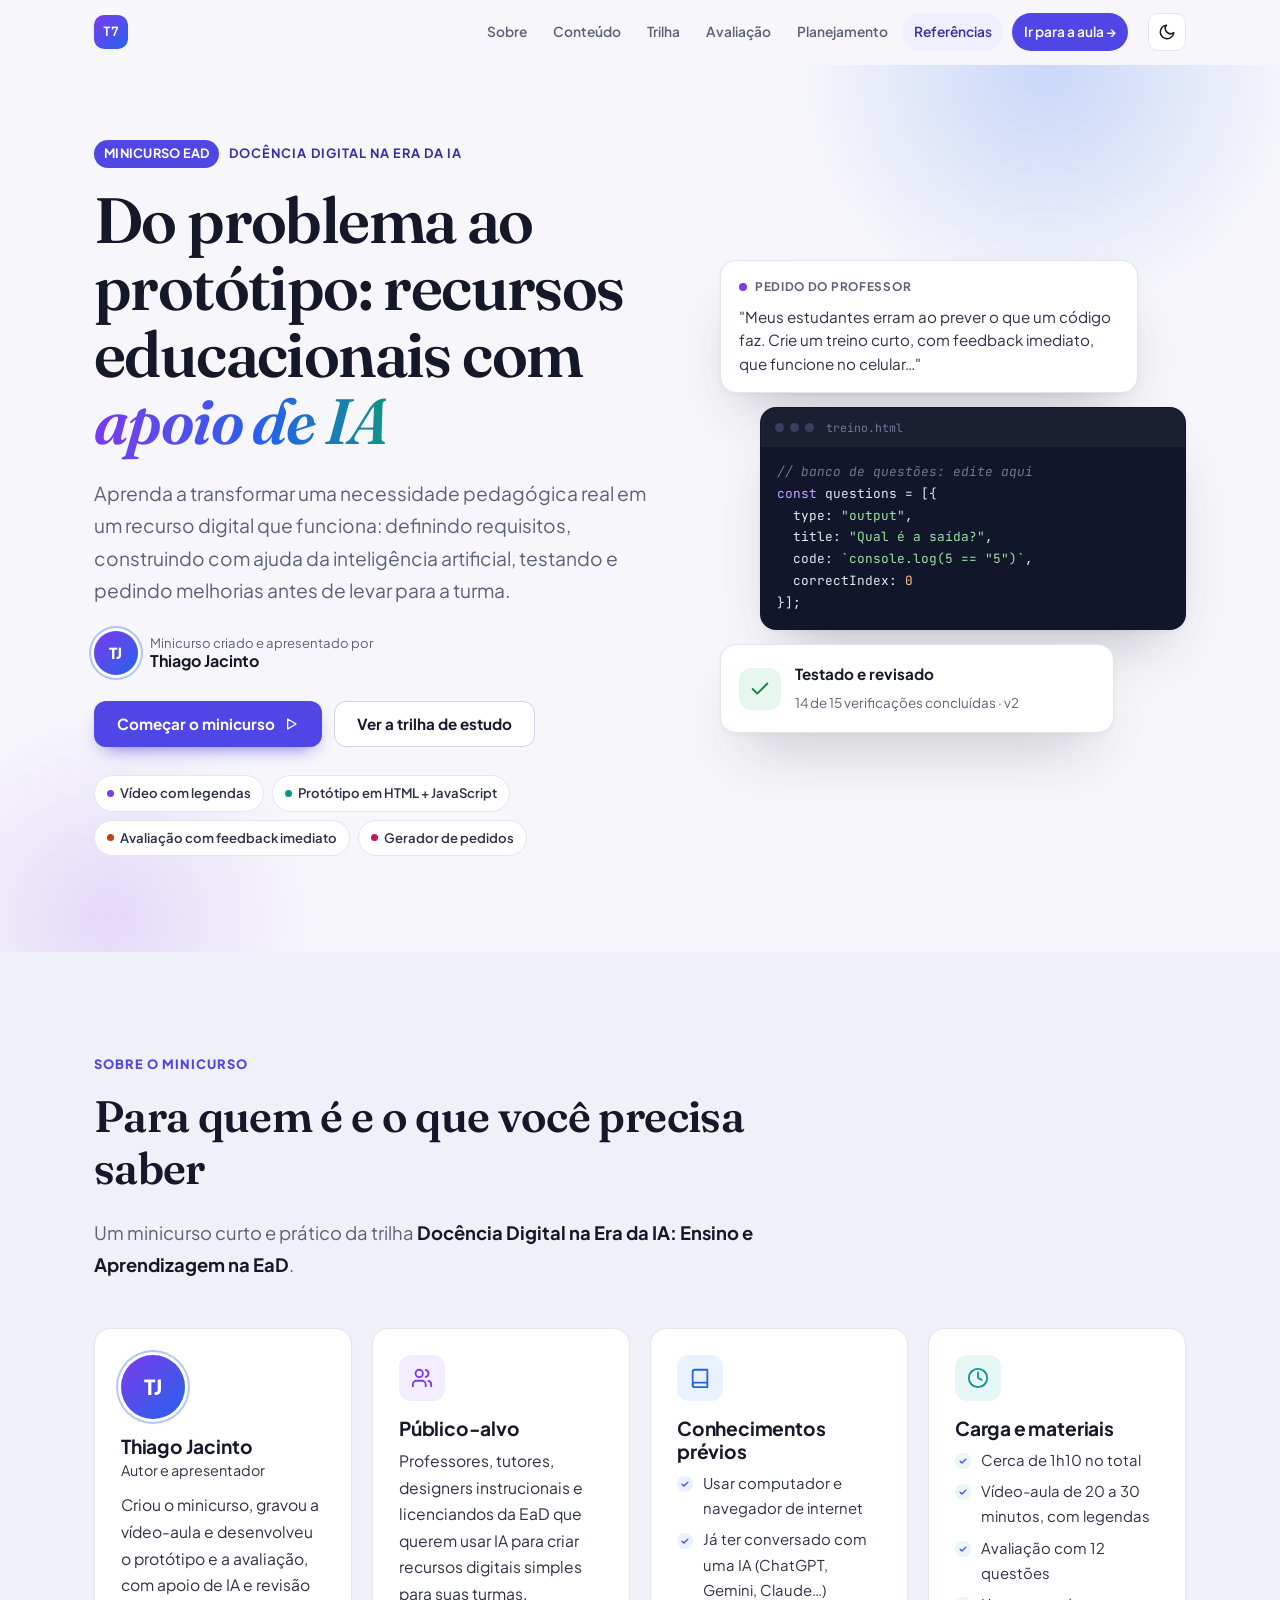
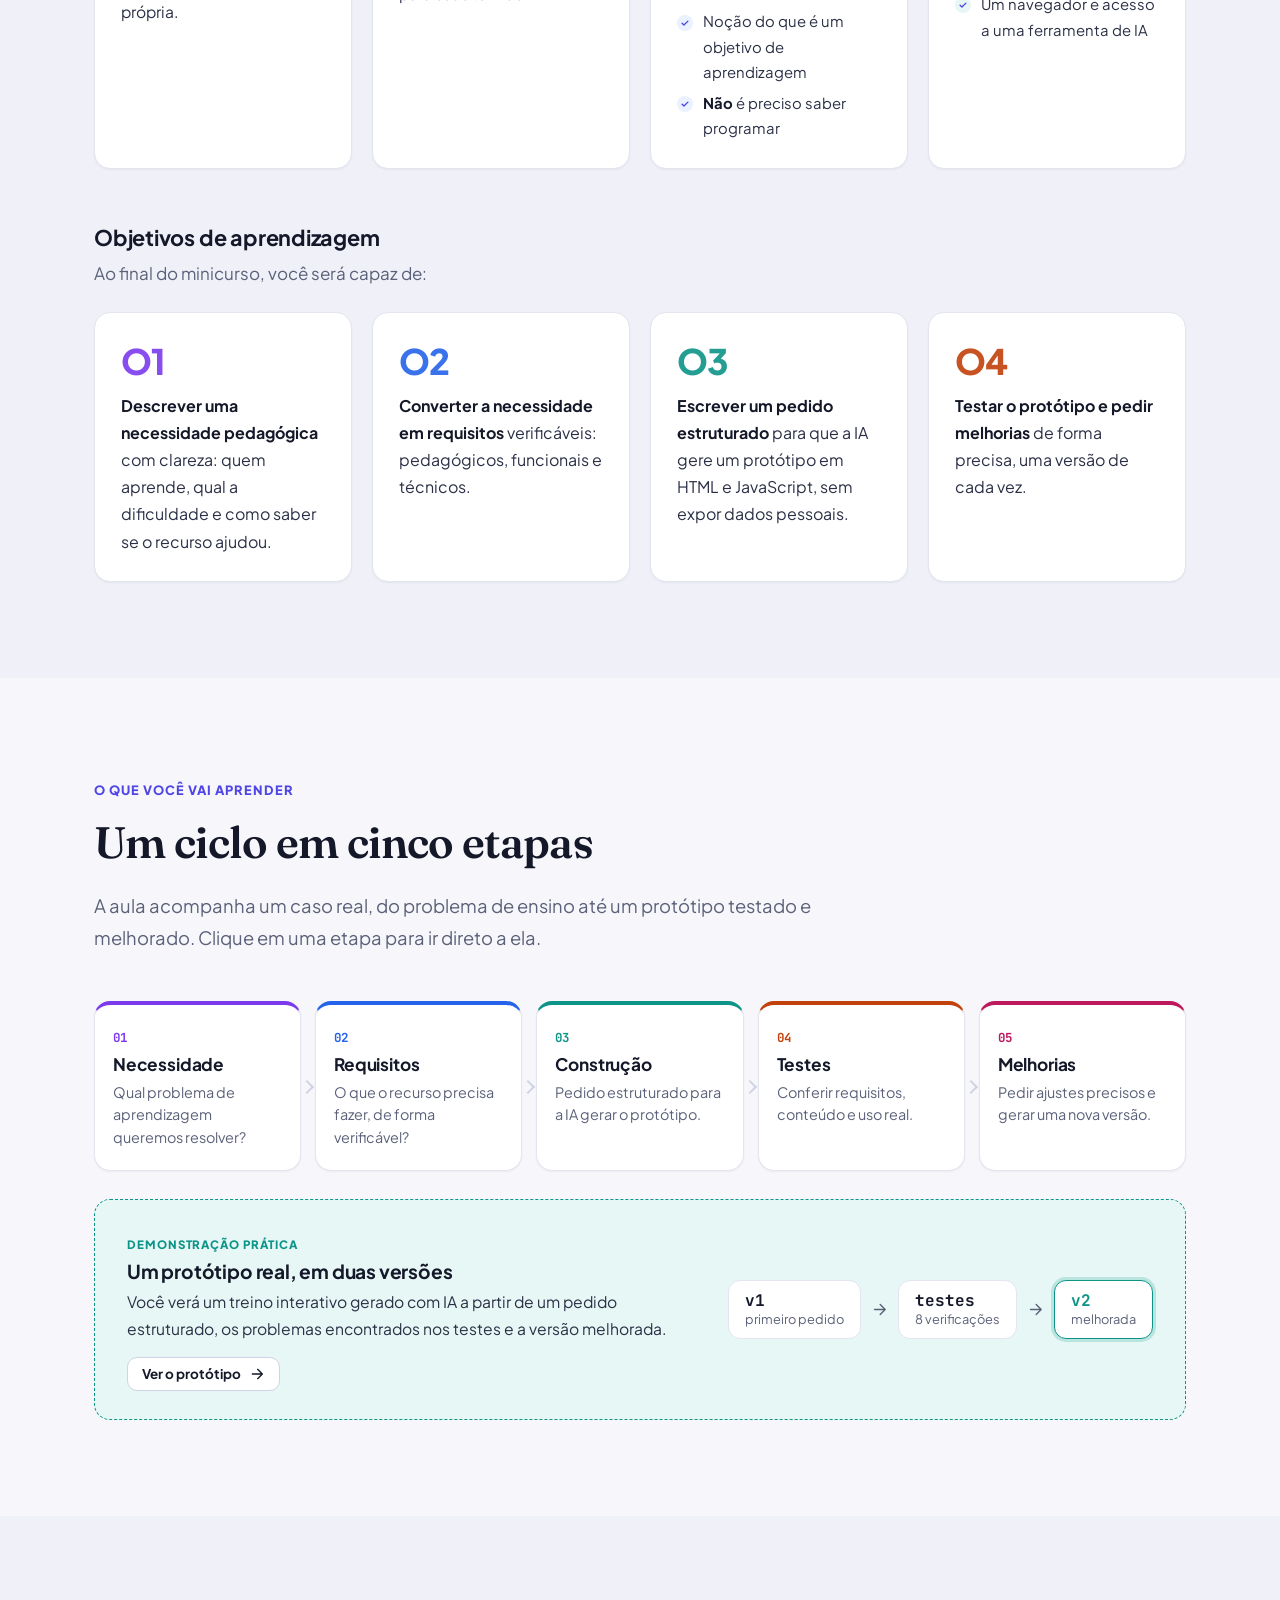
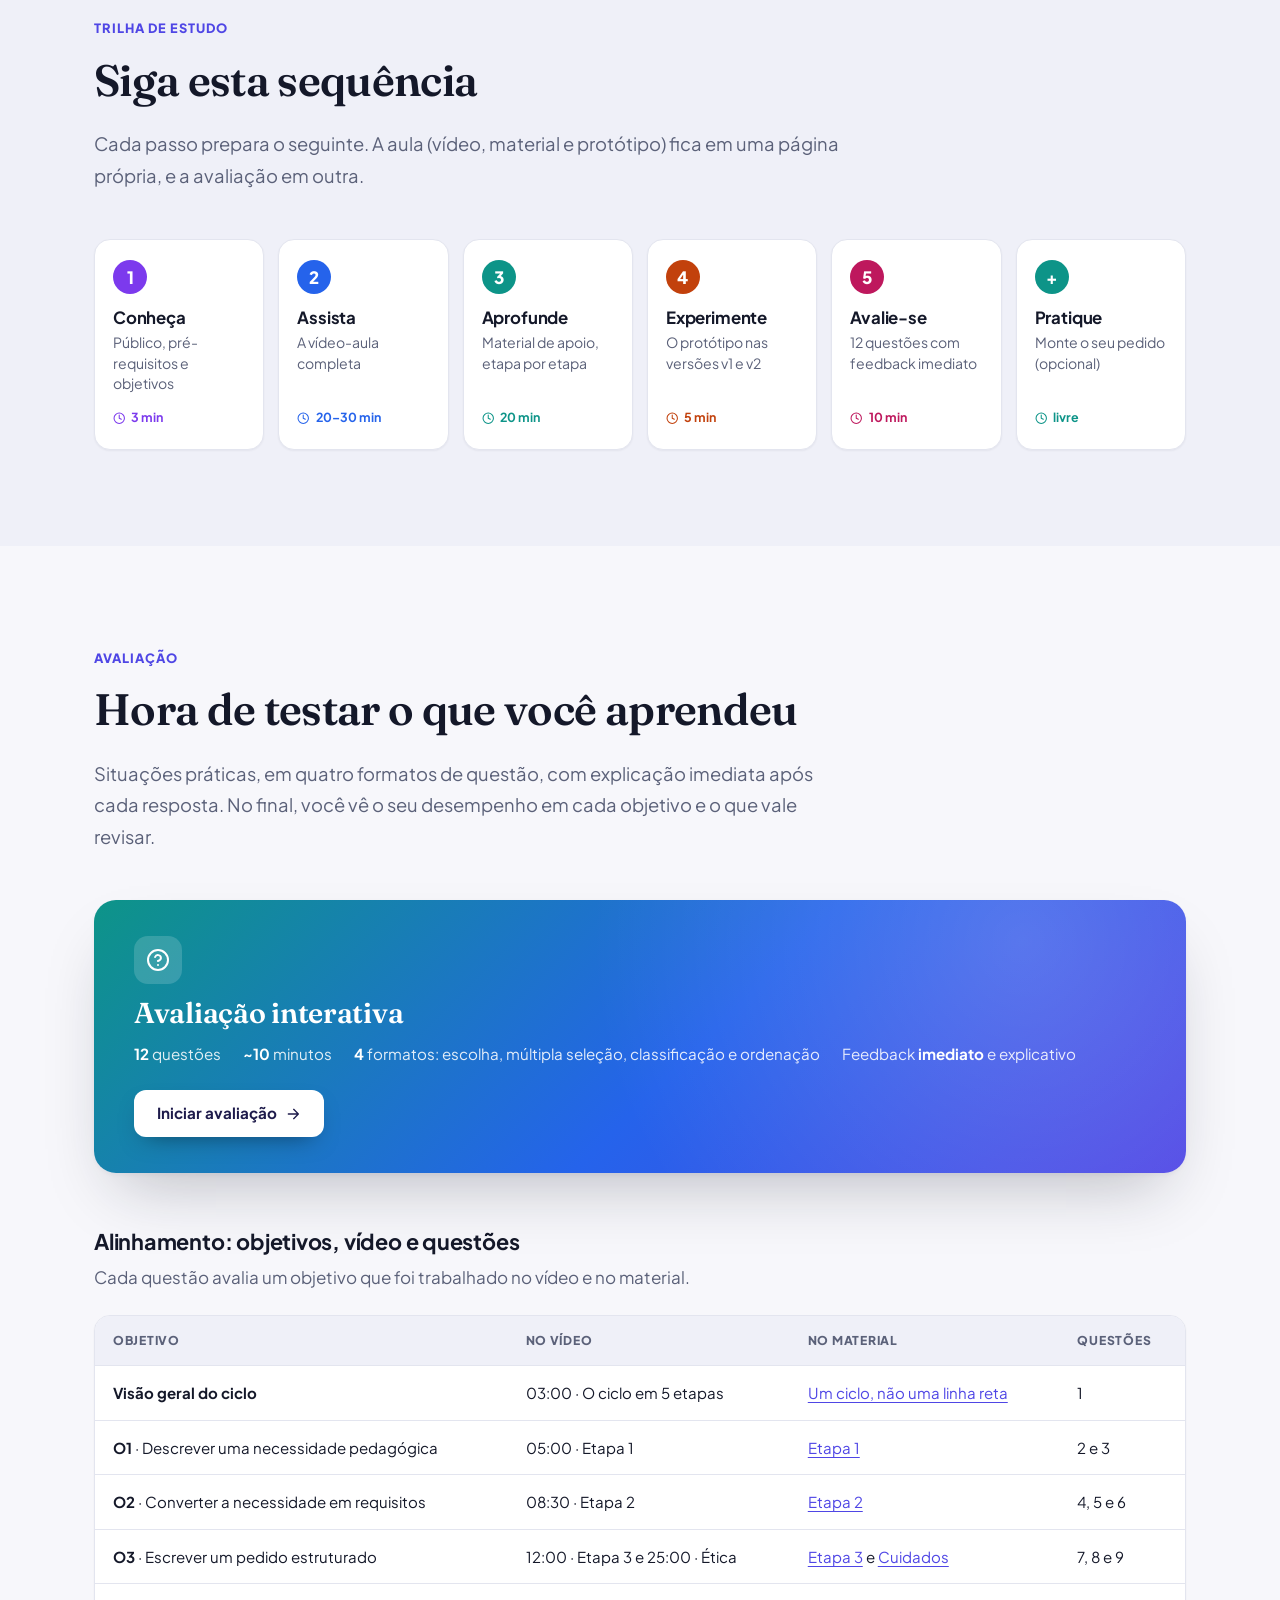
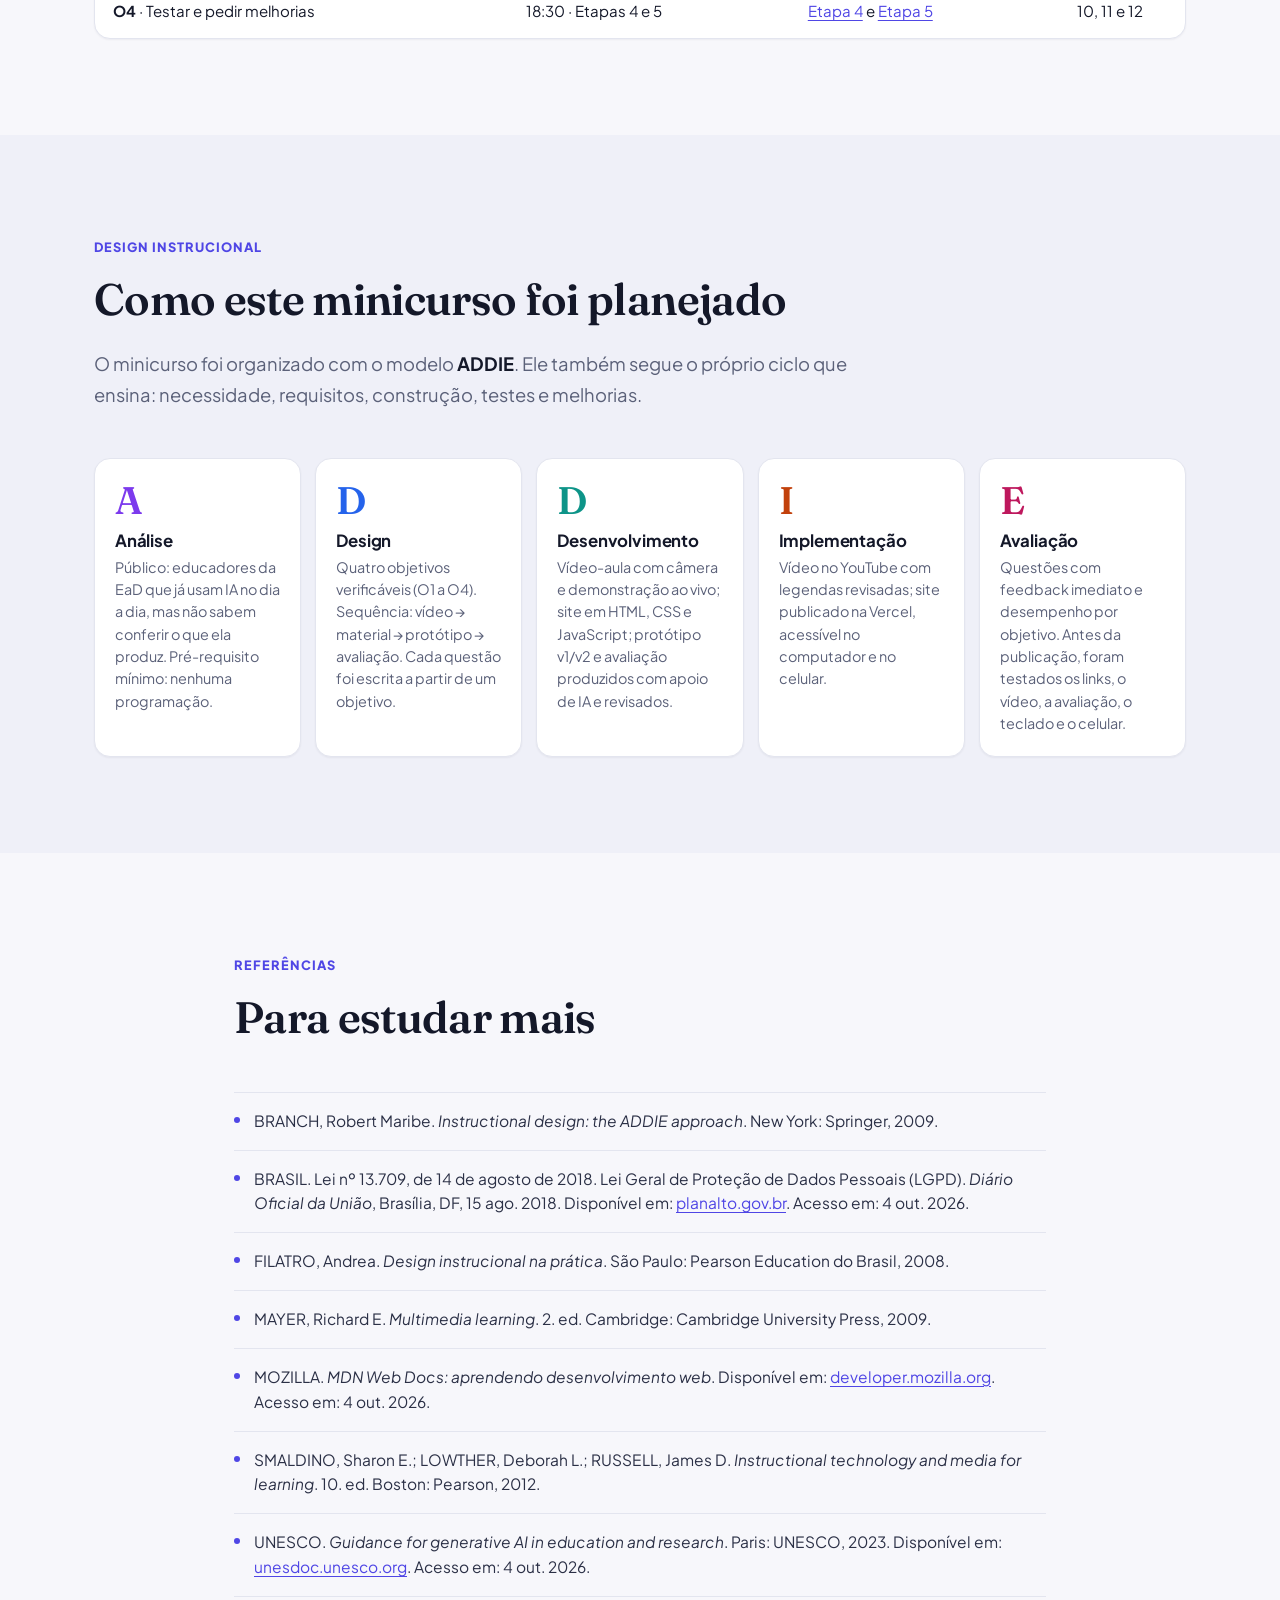
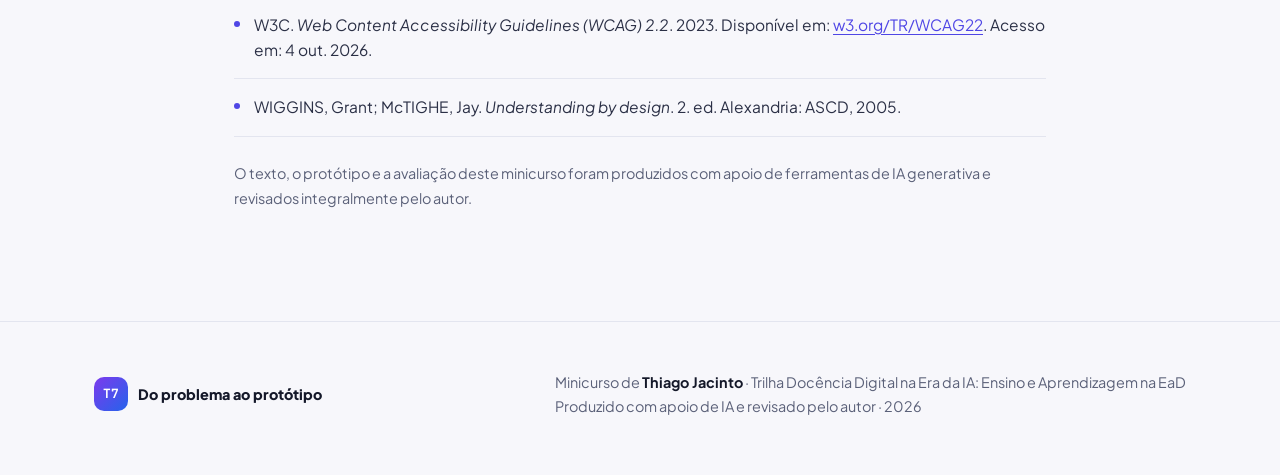
==== index.html @ b5768770 "Minicurso "Do problema ao protótipo": site, avaliação e protótipos Site do minicurso EaD (landing pa" ====
<!DOCTYPE html>
<html lang="pt-BR">
<head>
<meta charset="UTF-8">
<meta name="viewport" content="width=device-width, initial-scale=1.0">
<title>Do problema ao protótipo · Minicurso</title>
<meta name="description" content="Minicurso EaD de Thiago Jacinto: como transformar uma necessidade pedagógica em um recurso digital com apoio de IA, definindo requisitos, construindo, testando e pedindo melhorias.">
<meta name="author" content="Thiago Jacinto">
<meta name="theme-color" content="#4f46e5">
<link rel="preconnect" href="https://fonts.googleapis.com">
<link rel="preconnect" href="https://fonts.gstatic.com" crossorigin>
<link href="https://fonts.googleapis.com/css2?family=Fraunces:ital,opsz,wght@0,9..144,500;0,9..144,600;1,9..144,500;1,9..144,600&family=JetBrains+Mono:wght@400;600;700&family=Plus+Jakarta+Sans:wght@400;500;600;700;800&display=swap" rel="stylesheet">
<link rel="stylesheet" href="assets/css/style.css">
<script>
  /* aplica o tema salvo antes de desenhar a página (evita "piscar") */
  try { var t = localStorage.getItem("tema"); if (t) document.documentElement.dataset.theme = t; } catch (e) {}
</script>
</head>
<body>

<!-- Ícones (usados com <svg class="i"><use href="#i-..."/></svg>) -->
<svg width="0" height="0" style="position:absolute" aria-hidden="true">
  <symbol id="i-users" viewBox="0 0 24 24"><path d="M16 21v-2a4 4 0 0 0-4-4H6a4 4 0 0 0-4 4v2"/><circle cx="9" cy="7" r="4"/><path d="M22 21v-2a4 4 0 0 0-3-3.87"/><path d="M16 3.13a4 4 0 0 1 0 7.75"/></symbol>
  <symbol id="i-target" viewBox="0 0 24 24"><circle cx="12" cy="12" r="10"/><circle cx="12" cy="12" r="6"/><circle cx="12" cy="12" r="2"/></symbol>
  <symbol id="i-chart" viewBox="0 0 24 24"><path d="M3 3v18h18"/><path d="m19 9-5 5-4-4-3 3"/></symbol>
  <symbol id="i-check" viewBox="0 0 24 24"><path d="M20 6 9 17l-5-5"/></symbol>
  <symbol id="i-copy" viewBox="0 0 24 24"><rect x="9" y="9" width="13" height="13" rx="2"/><path d="M5 15H4a2 2 0 0 1-2-2V4a2 2 0 0 1 2-2h9a2 2 0 0 1 2 2v1"/></symbol>
  <symbol id="i-spark" viewBox="0 0 24 24"><path d="M12 3l1.9 5.1L19 10l-5.1 1.9L12 17l-1.9-5.1L5 10l5.1-1.9z"/><path d="M19 17v4M17 19h4"/></symbol>
  <symbol id="i-monitor" viewBox="0 0 24 24"><rect x="2" y="3" width="20" height="14" rx="2"/><path d="M8 21h8M12 17v4"/></symbol>
  <symbol id="i-phone" viewBox="0 0 24 24"><rect x="5" y="2" width="14" height="20" rx="2"/><path d="M12 18h.01"/></symbol>
  <symbol id="i-external" viewBox="0 0 24 24"><path d="M15 3h6v6"/><path d="M10 14 21 3"/><path d="M18 13v6a2 2 0 0 1-2 2H5a2 2 0 0 1-2-2V8a2 2 0 0 1 2-2h6"/></symbol>
  <symbol id="i-refresh" viewBox="0 0 24 24"><path d="M3 12a9 9 0 0 1 15-6.7L21 8"/><path d="M21 3v5h-5"/><path d="M21 12a9 9 0 0 1-15 6.7L3 16"/><path d="M3 21v-5h5"/></symbol>
  <symbol id="i-list" viewBox="0 0 24 24"><path d="m3 17 2 2 4-4"/><path d="m3 7 2 2 4-4"/><path d="M13 6h8M13 12h8M13 18h8"/></symbol>
  <symbol id="i-terminal" viewBox="0 0 24 24"><path d="m4 17 6-6-6-6"/><path d="M12 19h8"/></symbol>
  <symbol id="i-lock" viewBox="0 0 24 24"><rect x="3" y="11" width="18" height="11" rx="2"/><path d="M7 11V7a5 5 0 0 1 10 0v4"/></symbol>
  <symbol id="i-access" viewBox="0 0 24 24"><circle cx="12" cy="4.5" r="2"/><path d="M5 8l7 1.5L19 8M12 9.5V15M9 22l3-7 3 7"/></symbol>
  <symbol id="i-info" viewBox="0 0 24 24"><circle cx="12" cy="12" r="10"/><path d="M12 16v-4M12 8h.01"/></symbol>
  <symbol id="i-alert" viewBox="0 0 24 24"><path d="M10.3 3.9 1.8 18a2 2 0 0 0 1.7 3h17a2 2 0 0 0 1.7-3L13.7 3.9a2 2 0 0 0-3.4 0z"/><path d="M12 9v4M12 17h.01"/></symbol>
  <symbol id="i-file" viewBox="0 0 24 24"><path d="M14 2H6a2 2 0 0 0-2 2v16a2 2 0 0 0 2 2h12a2 2 0 0 0 2-2V8z"/><path d="M14 2v6h6"/></symbol>
  <symbol id="i-shuffle" viewBox="0 0 24 24"><path d="M16 3h5v5"/><path d="M4 20 21 3"/><path d="M21 16v5h-5"/><path d="m15 15 6 6"/><path d="m4 4 5 5"/></symbol>
  <symbol id="i-moon" viewBox="0 0 24 24"><path d="M21 12.8A9 9 0 1 1 11.2 3a7 7 0 0 0 9.8 9.8z"/></symbol>
  <symbol id="i-sun" viewBox="0 0 24 24"><circle cx="12" cy="12" r="4"/><path d="M12 2v2M12 20v2M4.9 4.9l1.4 1.4M17.7 17.7l1.4 1.4M2 12h2M20 12h2M4.9 19.1l1.4-1.4M17.7 6.3l1.4-1.4"/></symbol>
  <symbol id="i-message" viewBox="0 0 24 24"><path d="M21 15a2 2 0 0 1-2 2H7l-4 4V5a2 2 0 0 1 2-2h14a2 2 0 0 1 2 2z"/></symbol>
  <symbol id="i-pen" viewBox="0 0 24 24"><path d="M12 20h9"/><path d="M16.5 3.5a2.1 2.1 0 0 1 3 3L7 19l-4 1 1-4z"/></symbol>
  <symbol id="i-layers" viewBox="0 0 24 24"><path d="m12 2 10 5-10 5L2 7z"/><path d="m2 17 10 5 10-5"/><path d="m2 12 10 5 10-5"/></symbol>
  <symbol id="i-code" viewBox="0 0 24 24"><path d="m16 18 6-6-6-6"/><path d="m8 6-6 6 6 6"/></symbol>
  <symbol id="i-book" viewBox="0 0 24 24"><path d="M4 19.5A2.5 2.5 0 0 1 6.5 17H20V3H6.5A2.5 2.5 0 0 0 4 5.5z"/><path d="M4 19.5A2.5 2.5 0 0 0 6.5 22H20v-5"/></symbol>
  <symbol id="i-review" viewBox="0 0 24 24"><path d="M9 11l3 3L22 4"/><path d="M21 12v7a2 2 0 0 1-2 2H5a2 2 0 0 1-2-2V5a2 2 0 0 1 2-2h11"/></symbol>
  <symbol id="i-arrow" viewBox="0 0 24 24"><path d="M5 12h14M13 5l7 7-7 7"/></symbol>
  <symbol id="i-play" viewBox="0 0 24 24"><path d="M7 4.5v15l12.5-7.5z"/></symbol>
  <symbol id="i-clock" viewBox="0 0 24 24"><circle cx="12" cy="12" r="10"/><path d="M12 6v6l4 2"/></symbol>
  <symbol id="i-cc" viewBox="0 0 24 24"><rect x="2" y="5" width="20" height="14" rx="3"/><path d="M10 10.5a2 2 0 1 0 0 3M17 10.5a2 2 0 1 0 0 3"/></symbol>
  <symbol id="i-quiz" viewBox="0 0 24 24"><circle cx="12" cy="12" r="10"/><path d="M9.1 9a3 3 0 0 1 5.8 1c0 2-3 3-3 3M12 17h.01"/></symbol>
</svg>

<a class="skip-link" href="#conteudo">Pular para o conteúdo</a>
<div class="read-progress" id="read-progress" aria-hidden="true"></div>

<!-- =========================================================
     NAVEGAÇÃO
========================================================= -->
<header class="topbar" id="topbar">
  <div class="container topbar-inner">
    <a class="brand" href="#inicio" aria-label="Início">
      <span class="brand-mark">T7</span>
      <span class="brand-text">Do problema ao protótipo</span>
    </a>
    <nav class="nav" aria-label="Seções">
      <a href="#sobre">Sobre</a>
      <a href="#conteudo-programatico">Conteúdo</a>
      <a href="#trilha">Trilha</a>
      <a href="#avaliacao">Avaliação</a>
      <a href="#planejamento">Planejamento</a>
      <a href="#referencias">Referências</a>
      <a class="nav-cta" href="curso.html">Ir para a aula →</a>
    </nav>
    <button class="theme-toggle" id="theme-toggle" type="button" aria-label="Alternar tema claro/escuro">
      <svg class="i"><use href="#i-moon"/></svg>
    </button>
  </div>
</header>

<main id="conteudo">
<!-- =========================================================
     HERO
========================================================= -->
<section class="hero" id="inicio">
  <div class="container hero-grid">
    <div>
      <div class="eyebrow"><span class="pill">Minicurso EaD</span> Docência Digital na Era da IA</div>
      <h1>Do problema ao protótipo: recursos educacionais com <em>apoio de IA</em></h1>
      <p class="lead">Aprenda a transformar uma necessidade pedagógica real em um recurso digital que funciona: definindo requisitos, construindo com ajuda da inteligência artificial, testando e pedindo melhorias antes de levar para a turma.</p>
      <div class="hero-author">
        <span class="avatar" aria-hidden="true">TJ</span>
        <div><span class="muted">Minicurso criado e apresentado por</span><strong>Thiago Jacinto</strong></div>
      </div>
      <div class="hero-actions">
        <a class="btn btn-primary" href="curso.html">Começar o minicurso <svg class="i"><use href="#i-play"/></svg></a>
        <a class="btn btn-ghost" href="#trilha">Ver a trilha de estudo</a>
      </div>
      <div class="hero-chips">
        <span class="chip" style="--dot: var(--s1)">Vídeo com legendas</span>
        <span class="chip" style="--dot: var(--s3)">Protótipo em HTML + JavaScript</span>
        <span class="chip" style="--dot: var(--s4)">Avaliação com feedback imediato</span>
        <span class="chip" style="--dot: var(--s5)">Gerador de pedidos</span>
      </div>
    </div>

    <div class="hero-visual" aria-hidden="true">
      <div class="hv-card hv-prompt reveal">
        <div class="hv-label"><i></i>Pedido do professor</div>
        <p>"Meus estudantes erram ao prever o que um código faz. Crie um treino curto, com feedback imediato, que funcione no celular…"</p>
      </div>
      <div class="hv-card hv-code reveal">
        <div class="hv-code-bar"><i></i><i></i><i></i><span>treino.html</span></div>
<pre><span class="c">// banco de questões: edite aqui</span>
<span class="k">const</span> questions = [{
  type: <span class="s">"output"</span>,
  title: <span class="s">"Qual é a saída?"</span>,
  code: <span class="s">`console.log(5 == "5")`</span>,
  correctIndex: <span class="n">0</span>
}];</pre>
      </div>
      <div class="hv-card hv-check reveal">
        <div class="hv-check-icon"><svg class="i"><use href="#i-check"/></svg></div>
        <div><strong>Testado e revisado</strong><span>14 de 15 verificações concluídas · v2</span></div>
      </div>
    </div>
  </div>
</section>

<!-- =========================================================
     SOBRE + OBJETIVOS
========================================================= -->
<section class="section alt" id="sobre" aria-labelledby="sobre-titulo">
  <div class="container">
    <div class="section-head">
      <div class="kicker">Sobre o minicurso</div>
      <h2 id="sobre-titulo">Para quem é e o que você precisa saber</h2>
      <p class="lead">Um minicurso curto e prático da trilha <strong>Docência Digital na Era da IA: Ensino e Aprendizagem na EaD</strong>.</p>
    </div>

    <div class="grid grid-4 about">
      <div class="card reveal author-card">
        <span class="avatar avatar-lg" aria-hidden="true">TJ</span>
        <h3>Thiago Jacinto</h3>
        <p class="muted">Autor e apresentador</p>
        <p>Criou o minicurso, gravou a vídeo-aula e desenvolveu o protótipo e a avaliação, com apoio de IA e revisão própria.</p>
      </div>
      <div class="card reveal step-1">
        <div class="icon-box"><svg class="i"><use href="#i-users"/></svg></div>
        <h3>Público-alvo</h3>
        <p>Professores, tutores, designers instrucionais e licenciandos da EaD que querem usar IA para criar recursos digitais simples para suas turmas.</p>
      </div>
      <div class="card reveal step-2">
        <div class="icon-box"><svg class="i"><use href="#i-book"/></svg></div>
        <h3>Conhecimentos prévios</h3>
        <ul class="check-list compact">
          <li>Usar computador e navegador de internet</li>
          <li>Já ter conversado com uma IA (ChatGPT, Gemini, Claude…)</li>
          <li>Noção do que é um objetivo de aprendizagem</li>
          <li><strong>Não</strong> é preciso saber programar</li>
        </ul>
      </div>
      <div class="card reveal step-3">
        <div class="icon-box"><svg class="i"><use href="#i-clock"/></svg></div>
        <h3>Carga e materiais</h3>
        <ul class="check-list compact">
          <li>Cerca de 1h10 no total</li>
          <li>Vídeo-aula de 20 a 30 minutos, com legendas</li>
          <li>Avaliação com 12 questões</li>
          <li>Um navegador e acesso a uma ferramenta de IA</li>
        </ul>
      </div>
    </div>

    <div class="sub">
      <h3 id="objetivos-titulo">Objetivos de aprendizagem</h3>
      <p class="muted">Ao final do minicurso, você será capaz de:</p>
      <div class="grid grid-4">
        <div class="card objective step-1 reveal"><span class="obj-num">O1</span><p><strong>Descrever uma necessidade pedagógica</strong> com clareza: quem aprende, qual a dificuldade e como saber se o recurso ajudou.</p></div>
        <div class="card objective step-2 reveal"><span class="obj-num">O2</span><p><strong>Converter a necessidade em requisitos</strong> verificáveis: pedagógicos, funcionais e técnicos.</p></div>
        <div class="card objective step-3 reveal"><span class="obj-num">O3</span><p><strong>Escrever um pedido estruturado</strong> para que a IA gere um protótipo em HTML e JavaScript, sem expor dados pessoais.</p></div>
        <div class="card objective step-4 reveal"><span class="obj-num">O4</span><p><strong>Testar o protótipo e pedir melhorias</strong> de forma precisa, uma versão de cada vez.</p></div>
      </div>
    </div>
  </div>
</section>

<!-- =========================================================
     O QUE VOCÊ VAI APRENDER
========================================================= -->
<section class="section" id="conteudo-programatico" aria-labelledby="aprender-titulo">
  <div class="container">
    <div class="section-head">
      <div class="kicker">O que você vai aprender</div>
      <h2 id="aprender-titulo">Um ciclo em cinco etapas</h2>
      <p class="lead">A aula acompanha um caso real, do problema de ensino até um protótipo testado e melhorado. Clique em uma etapa para ir direto a ela.</p>
    </div>
    <ol class="cycle">
      <li class="step-1 reveal"><a href="curso.html#necessidade"><span class="num">01</span><h3>Necessidade</h3><p>Qual problema de aprendizagem queremos resolver?</p></a></li>
      <li class="step-2 reveal"><a href="curso.html#requisitos"><span class="num">02</span><h3>Requisitos</h3><p>O que o recurso precisa fazer, de forma verificável?</p></a></li>
      <li class="step-3 reveal"><a href="curso.html#construcao"><span class="num">03</span><h3>Construção</h3><p>Pedido estruturado para a IA gerar o protótipo.</p></a></li>
      <li class="step-4 reveal"><a href="curso.html#testes"><span class="num">04</span><h3>Testes</h3><p>Conferir requisitos, conteúdo e uso real.</p></a></li>
      <li class="step-5 reveal"><a href="curso.html#melhorias"><span class="num">05</span><h3>Melhorias</h3><p>Pedir ajustes precisos e gerar uma nova versão.</p></a></li>
    </ol>
    <div class="landing-preview reveal">
      <div>
        <span class="case-label">Demonstração prática</span>
        <h3>Um protótipo real, em duas versões</h3>
        <p>Você verá um treino interativo gerado com IA a partir de um pedido estruturado, os problemas encontrados nos testes e a versão melhorada.</p>
        <a class="btn btn-ghost btn-sm" href="curso.html#demonstracao">Ver o protótipo <svg class="i"><use href="#i-arrow"/></svg></a>
      </div>
      <div class="lp-versions" aria-hidden="true">
        <span class="lp-v"><b>v1</b> primeiro pedido</span>
        <svg class="i"><use href="#i-arrow"/></svg>
        <span class="lp-v"><b>testes</b> 8 verificações</span>
        <svg class="i"><use href="#i-arrow"/></svg>
        <span class="lp-v on"><b>v2</b> melhorada</span>
      </div>
    </div>
  </div>
</section>

<!-- =========================================================
     TRILHA DE ESTUDO
========================================================= -->
<section class="section alt" id="trilha" aria-labelledby="trilha-titulo">
  <div class="container">
    <div class="section-head">
      <div class="kicker">Trilha de estudo</div>
      <h2 id="trilha-titulo">Siga esta sequência</h2>
      <p class="lead">Cada passo prepara o seguinte. A aula (vídeo, material e protótipo) fica em uma página própria, e a avaliação em outra.</p>
    </div>
    <ol class="trail">
      <li class="step-1 reveal"><a href="#sobre"><span class="num">1</span><h3>Conheça</h3><p>Público, pré-requisitos e objetivos</p><span class="time"><svg class="i"><use href="#i-clock"/></svg>3 min</span></a></li>
      <li class="step-2 reveal"><a href="curso.html#video"><span class="num">2</span><h3>Assista</h3><p>A vídeo-aula completa</p><span class="time"><svg class="i"><use href="#i-clock"/></svg>20–30 min</span></a></li>
      <li class="step-3 reveal"><a href="curso.html#ciclo"><span class="num">3</span><h3>Aprofunde</h3><p>Material de apoio, etapa por etapa</p><span class="time"><svg class="i"><use href="#i-clock"/></svg>20 min</span></a></li>
      <li class="step-4 reveal"><a href="curso.html#demonstracao"><span class="num">4</span><h3>Experimente</h3><p>O protótipo nas versões v1 e v2</p><span class="time"><svg class="i"><use href="#i-clock"/></svg>5 min</span></a></li>
      <li class="step-5 reveal"><a href="avaliacao/"><span class="num">5</span><h3>Avalie-se</h3><p>12 questões com feedback imediato</p><span class="time"><svg class="i"><use href="#i-clock"/></svg>10 min</span></a></li>
      <li class="step-3 reveal"><a href="curso.html#pratica"><span class="num">+</span><h3>Pratique</h3><p>Monte o seu pedido (opcional)</p><span class="time"><svg class="i"><use href="#i-clock"/></svg>livre</span></a></li>
    </ol>
  </div>
</section>

<!-- =========================================================
     AVALIAÇÃO
========================================================= -->
<section class="section" id="avaliacao" aria-labelledby="avaliacao-titulo">
  <div class="container">
    <div class="section-head">
      <div class="kicker">Avaliação</div>
      <h2 id="avaliacao-titulo">Hora de testar o que você aprendeu</h2>
      <p class="lead">Situações práticas, em quatro formatos de questão, com explicação imediata após cada resposta. No final, você vê o seu desempenho em cada objetivo e o que vale revisar.</p>
    </div>

    <div class="quiz-cta reveal">
      <div class="quiz-cta-text">
        <span class="quiz-cta-icon" aria-hidden="true"><svg class="i"><use href="#i-quiz"/></svg></span>
        <h3>Avaliação interativa</h3>
        <ul class="quiz-facts">
          <li><strong>12</strong> questões</li>
          <li><strong>~10</strong> minutos</li>
          <li><strong>4</strong> formatos: escolha, múltipla seleção, classificação e ordenação</li>
          <li>Feedback <strong>imediato</strong> e explicativo</li>
        </ul>
      </div>
      <a class="btn btn-light" href="avaliacao/">Iniciar avaliação <svg class="i"><use href="#i-arrow"/></svg></a>
    </div>

    <div class="sub">
      <h3>Alinhamento: objetivos, vídeo e questões</h3>
      <p class="muted">Cada questão avalia um objetivo que foi trabalhado no vídeo e no material.</p>
      <div class="table-wrap reveal">
        <table>
          <thead><tr><th>Objetivo</th><th>No vídeo</th><th>No material</th><th>Questões</th></tr></thead>
          <tbody>
            <tr><td><strong>Visão geral do ciclo</strong></td><td>03:00 · O ciclo em 5 etapas</td><td><a href="curso.html#ciclo">Um ciclo, não uma linha reta</a></td><td>1</td></tr>
            <tr class="row-p"><td><strong>O1</strong> · Descrever uma necessidade pedagógica</td><td>05:00 · Etapa 1</td><td><a href="curso.html#necessidade">Etapa 1</a></td><td>2 e 3</td></tr>
            <tr class="row-f"><td><strong>O2</strong> · Converter a necessidade em requisitos</td><td>08:30 · Etapa 2</td><td><a href="curso.html#requisitos">Etapa 2</a></td><td>4, 5 e 6</td></tr>
            <tr class="row-t"><td><strong>O3</strong> · Escrever um pedido estruturado</td><td>12:00 · Etapa 3 e 25:00 · Ética</td><td><a href="curso.html#construcao">Etapa 3</a> e <a href="curso.html#cuidados">Cuidados</a></td><td>7, 8 e 9</td></tr>
            <tr><td><strong>O4</strong> · Testar e pedir melhorias</td><td>18:30 · Etapas 4 e 5</td><td><a href="curso.html#testes">Etapa 4</a> e <a href="curso.html#melhorias">Etapa 5</a></td><td>10, 11 e 12</td></tr>
          </tbody>
        </table>
      </div>
    </div>
  </div>
</section>

<!-- =========================================================
     PLANEJAMENTO (DESIGN INSTRUCIONAL)
========================================================= -->
<section class="section alt" id="planejamento" aria-labelledby="planejamento-titulo">
  <div class="container">
    <div class="section-head">
      <div class="kicker">Design instrucional</div>
      <h2 id="planejamento-titulo">Como este minicurso foi planejado</h2>
      <p class="lead">O minicurso foi organizado com o modelo <strong>ADDIE</strong>. Ele também segue o próprio ciclo que ensina: necessidade, requisitos, construção, testes e melhorias.</p>
    </div>
    <ol class="addie">
      <li class="step-1 reveal"><span class="letter">A</span><div><h3>Análise</h3><p>Público: educadores da EaD que já usam IA no dia a dia, mas não sabem conferir o que ela produz. Pré-requisito mínimo: nenhuma programação.</p></div></li>
      <li class="step-2 reveal"><span class="letter">D</span><div><h3>Design</h3><p>Quatro objetivos verificáveis (O1 a O4). Sequência: vídeo → material → protótipo → avaliação. Cada questão foi escrita a partir de um objetivo.</p></div></li>
      <li class="step-3 reveal"><span class="letter">D</span><div><h3>Desenvolvimento</h3><p>Vídeo-aula com câmera e demonstração ao vivo; site em HTML, CSS e JavaScript; protótipo v1/v2 e avaliação produzidos com apoio de IA e revisados.</p></div></li>
      <li class="step-4 reveal"><span class="letter">I</span><div><h3>Implementação</h3><p>Vídeo no YouTube com legendas revisadas; site publicado na Vercel, acessível no computador e no celular.</p></div></li>
      <li class="step-5 reveal"><span class="letter">E</span><div><h3>Avaliação</h3><p>Questões com feedback imediato e desempenho por objetivo. Antes da publicação, foram testados os links, o vídeo, a avaliação, o teclado e o celular.</p></div></li>
    </ol>
  </div>
</section>

<!-- =========================================================
     REFERÊNCIAS
========================================================= -->
<section class="section" id="referencias" aria-labelledby="referencias-titulo">
  <div class="container narrow">
    <div class="section-head">
      <div class="kicker">Referências</div>
      <h2 id="referencias-titulo">Para estudar mais</h2>
    </div>
    <ul class="refs">
      <li>BRANCH, Robert Maribe. <em>Instructional design: the ADDIE approach</em>. New York: Springer, 2009.</li>
      <li>BRASIL. Lei nº 13.709, de 14 de agosto de 2018. Lei Geral de Proteção de Dados Pessoais (LGPD). <em>Diário Oficial da União</em>, Brasília, DF, 15 ago. 2018. Disponível em: <a href="https://www.planalto.gov.br/ccivil_03/_ato2015-2018/2018/lei/l13709.htm" target="_blank" rel="noopener">planalto.gov.br</a>. Acesso em: 4 out. 2026.</li>
      <li>FILATRO, Andrea. <em>Design instrucional na prática</em>. São Paulo: Pearson Education do Brasil, 2008.</li>
      <li>MAYER, Richard E. <em>Multimedia learning</em>. 2. ed. Cambridge: Cambridge University Press, 2009.</li>
      <li>MOZILLA. <em>MDN Web Docs: aprendendo desenvolvimento web</em>. Disponível em: <a href="https://developer.mozilla.org/pt-BR/docs/Learn" target="_blank" rel="noopener">developer.mozilla.org</a>. Acesso em: 4 out. 2026.</li>
      <li>SMALDINO, Sharon E.; LOWTHER, Deborah L.; RUSSELL, James D. <em>Instructional technology and media for learning</em>. 10. ed. Boston: Pearson, 2012.</li>
      <li>UNESCO. <em>Guidance for generative AI in education and research</em>. Paris: UNESCO, 2023. Disponível em: <a href="https://unesdoc.unesco.org/ark:/48223/pf0000386693" target="_blank" rel="noopener">unesdoc.unesco.org</a>. Acesso em: 4 out. 2026.</li>
      <li>W3C. <em>Web Content Accessibility Guidelines (WCAG) 2.2</em>. 2023. Disponível em: <a href="https://www.w3.org/TR/WCAG22/" target="_blank" rel="noopener">w3.org/TR/WCAG22</a>. Acesso em: 4 out. 2026.</li>
      <li>WIGGINS, Grant; McTIGHE, Jay. <em>Understanding by design</em>. 2. ed. Alexandria: ASCD, 2005.</li>
    </ul>
    <p class="muted refs-note">O texto, o protótipo e a avaliação deste minicurso foram produzidos com apoio de ferramentas de IA generativa e revisados integralmente pelo autor.</p>
  </div>
</section>

</main>

<footer class="footer">
  <div class="container footer-inner">
    <a class="brand" href="#inicio"><span class="brand-mark">T7</span> Do problema ao protótipo</a>
    <p>Minicurso de <strong>Thiago Jacinto</strong> · Trilha Docência Digital na Era da IA: Ensino e Aprendizagem na EaD<br>Produzido com apoio de IA e revisado pelo autor · 2026</p>
  </div>
</footer>

<script src="assets/js/main.js"></script>
</body>
</html>
---- assets/css/style.css ----
/* =============================================================
   Desenvolvimento de recursos educacionais com apoio de IA
   Folha de estilo principal
============================================================= */

/* ---------- Tokens (tema claro) ---------- */
:root {
  --bg: #f7f7fb;
  --bg-alt: #eff0f8;
  --surface: #ffffff;
  --ink: #141829;
  --ink-2: #2b3046;
  --muted: #5b6179;
  --line: #e3e5ef;
  --line-strong: #cfd3e3;

  --primary: #4f46e5;
  --primary-ink: #3730a3;
  --primary-soft: #eef0ff;
  --on-primary: #ffffff;

  --s1: #7c3aed; --s1-soft: #f3edff;
  --s2: #2563eb; --s2-soft: #eaf1ff;
  --s3: #0d9488; --s3-soft: #e6f7f5;
  --s4: #c2410c; --s4-soft: #fff1e8;
  --s5: #be185d; --s5-soft: #fdecf4;

  --ok: #15803d; --ok-soft: #e8f7ee;
  --warn: #a16207; --warn-soft: #fdf6e3;
  --bad: #b42318; --bad-soft: #fdeeec;

  --code-bg: #12162a;
  --code-ink: #e4e8f4;
  --code-muted: #6f7895;

  --shadow-sm: 0 1px 2px rgba(20, 24, 41, .05);
  --shadow: 0 1px 2px rgba(20, 24, 41, .04), 0 12px 32px -16px rgba(20, 24, 41, .18);
  --shadow-lg: 0 2px 4px rgba(20, 24, 41, .04), 0 32px 64px -24px rgba(20, 24, 41, .28);

  --radius: 16px;
  --radius-sm: 10px;
  --font: "Plus Jakarta Sans", -apple-system, BlinkMacSystemFont, "Segoe UI", Roboto, Helvetica, Arial, sans-serif;
  --display: "Fraunces", Georgia, "Times New Roman", serif;
  --mono: "JetBrains Mono", "SFMono-Regular", Consolas, Menlo, monospace;
  --nav-h: 64px;

  color-scheme: light;
}

/* ---------- Tokens (tema escuro) ---------- */
@media (prefers-color-scheme: dark) {
  :root:not([data-theme="light"]) {
    --bg: #0c0f1d;
    --bg-alt: #111528;
    --surface: #161b30;
    --ink: #eceef7;
    --ink-2: #cfd3e6;
    --muted: #9ba2bc;
    --line: #262c47;
    --line-strong: #353c5c;
    --primary: #8f90ff;
    --primary-ink: #c0c1ff;
    --primary-soft: #1e2247;
    --on-primary: #0c0f1d;
    --s1: #b794ff; --s1-soft: #241a3d;
    --s2: #7aa7ff; --s2-soft: #172443;
    --s3: #4fd1c0; --s3-soft: #0f2a2b;
    --s4: #ff9f6b; --s4-soft: #33200f;
    --s5: #ff7fb3; --s5-soft: #351526;
    --ok: #5ee08f; --ok-soft: #11291d;
    --warn: #f5c451; --warn-soft: #2c240e;
    --bad: #ff9a90; --bad-soft: #2f1517;
    --code-bg: #090c18;
    --shadow: 0 1px 2px rgba(0, 0, 0, .3), 0 12px 32px -16px rgba(0, 0, 0, .6);
    --shadow-lg: 0 2px 4px rgba(0, 0, 0, .3), 0 32px 64px -24px rgba(0, 0, 0, .7);
    color-scheme: dark;
  }
}

:root[data-theme="dark"] {
  --bg: #0c0f1d;
  --bg-alt: #111528;
  --surface: #161b30;
  --ink: #eceef7;
  --ink-2: #cfd3e6;
  --muted: #9ba2bc;
  --line: #262c47;
  --line-strong: #353c5c;
  --primary: #8f90ff;
  --primary-ink: #c0c1ff;
  --primary-soft: #1e2247;
  --on-primary: #0c0f1d;
  --s1: #b794ff; --s1-soft: #241a3d;
  --s2: #7aa7ff; --s2-soft: #172443;
  --s3: #4fd1c0; --s3-soft: #0f2a2b;
  --s4: #ff9f6b; --s4-soft: #33200f;
  --s5: #ff7fb3; --s5-soft: #351526;
  --ok: #5ee08f; --ok-soft: #11291d;
  --warn: #f5c451; --warn-soft: #2c240e;
  --bad: #ff9a90; --bad-soft: #2f1517;
  --code-bg: #090c18;
  --shadow: 0 1px 2px rgba(0, 0, 0, .3), 0 12px 32px -16px rgba(0, 0, 0, .6);
  --shadow-lg: 0 2px 4px rgba(0, 0, 0, .3), 0 32px 64px -24px rgba(0, 0, 0, .7);
  color-scheme: dark;
}

/* ---------- Base ---------- */
*, *::before, *::after { box-sizing: border-box; }
[hidden] { display: none !important; }

html {
  scroll-behavior: smooth;
  scroll-padding-top: calc(var(--nav-h) + 16px);
  -webkit-text-size-adjust: 100%;
}

body {
  margin: 0;
  background: var(--bg);
  color: var(--ink);
  font-family: var(--font);
  font-size: 1.0625rem;
  line-height: 1.7;
  -webkit-font-smoothing: antialiased;
}

img, svg { max-width: 100%; }

.i {
  width: 1em; height: 1em;
  fill: none;
  stroke: currentColor;
  stroke-width: 2;
  stroke-linecap: round;
  stroke-linejoin: round;
  flex-shrink: 0;
}
a { color: var(--primary); text-underline-offset: 3px; }
a:hover { color: var(--primary-ink); }
strong { font-weight: 700; color: var(--ink); }
p { margin: 0 0 1em; }

h1, h2, h3, h4 { line-height: 1.2; margin: 0 0 .5em; color: var(--ink); }
h2 { font-family: var(--display); font-weight: 600; font-size: clamp(1.9rem, 1.4rem + 2vw, 2.75rem); letter-spacing: -.015em; }
h3 { font-size: 1.2rem; font-weight: 700; letter-spacing: -.01em; }
h4 { font-size: 1rem; font-weight: 700; }

code, kbd, pre {
  font-variant-ligatures: none;
  font-feature-settings: "liga" 0, "calt" 0;
}

code, kbd {
  font-family: var(--mono);
  font-size: .86em;
}

:not(pre) > code {
  background: var(--bg-alt);
  border: 1px solid var(--line);
  padding: .1em .4em;
  border-radius: 6px;
  white-space: nowrap;
}

kbd {
  padding: .1em .45em;
  border: 1px solid var(--line-strong);
  border-bottom-width: 2px;
  border-radius: 6px;
  background: var(--surface);
}

:focus-visible { outline: 2.5px solid var(--primary); outline-offset: 3px; border-radius: 6px; }

.skip-link {
  position: absolute;
  left: 16px;
  top: -60px;
  z-index: 100;
  background: var(--primary);
  color: var(--on-primary);
  padding: 10px 16px;
  border-radius: 10px;
  font-weight: 700;
}
.skip-link:focus { top: 12px; color: var(--on-primary); }

.container {
  width: 100%;
  max-width: 1140px;
  margin: 0 auto;
  padding-inline: 24px;
}

.container.narrow { max-width: 860px; }

/* ---------- Barra de leitura + navegação ---------- */
.read-progress {
  position: fixed;
  top: 0; left: 0;
  height: 3px;
  width: 0;
  z-index: 60;
  background: linear-gradient(90deg, var(--s1), var(--s2), var(--s3), var(--s4), var(--s5));
}

.topbar {
  position: sticky;
  top: 0;
  z-index: 50;
  background: color-mix(in srgb, var(--bg) 82%, transparent);
  backdrop-filter: saturate(1.4) blur(14px);
  -webkit-backdrop-filter: saturate(1.4) blur(14px);
  border-bottom: 1px solid transparent;
  transition: border-color .2s ease;
}

.topbar.scrolled { border-bottom-color: var(--line); }

.topbar-inner {
  height: var(--nav-h);
  display: flex;
  align-items: center;
  gap: 20px;
}

.brand {
  display: flex;
  align-items: center;
  gap: 10px;
  text-decoration: none;
  color: var(--ink);
  font-weight: 800;
  font-size: .95rem;
  white-space: nowrap;
  flex-shrink: 0;
}

.brand:hover { color: var(--ink); }

.brand-mark {
  width: 34px; height: 34px;
  border-radius: 10px;
  display: grid; place-items: center;
  background: linear-gradient(135deg, var(--s1), var(--s2));
  color: #fff;
  font-family: var(--mono);
  font-size: .8rem;
  font-weight: 700;
}

.nav {
  display: flex;
  gap: 2px;
  margin-left: auto;
  overflow-x: auto;
  scrollbar-width: none;
}

.nav::-webkit-scrollbar { display: none; }

.nav a {
  text-decoration: none;
  color: var(--muted);
  font-size: .86rem;
  font-weight: 600;
  padding: 7px 12px;
  border-radius: 999px;
  white-space: nowrap;
  transition: color .15s ease, background .15s ease;
}

.nav a:hover { color: var(--ink); background: var(--bg-alt); }
.nav a.active { color: var(--primary-ink); background: var(--primary-soft); }

.theme-toggle {
  flex-shrink: 0;
  width: 38px; height: 38px;
  display: grid; place-items: center;
  border-radius: 10px;
  border: 1px solid var(--line);
  background: var(--surface);
  color: var(--ink);
  cursor: pointer;
}

.theme-toggle:hover { border-color: var(--line-strong); }
.theme-toggle svg { width: 18px; height: 18px; }

/* ---------- Botões e chips ---------- */
.btn {
  display: inline-flex;
  align-items: center;
  justify-content: center;
  gap: 8px;
  font: inherit;
  font-size: .95rem;
  font-weight: 700;
  line-height: 1.2;
  padding: 13px 22px;
  border-radius: 12px;
  border: 1.5px solid transparent;
  text-decoration: none;
  cursor: pointer;
  transition: transform .15s ease, background .15s ease, border-color .15s ease, box-shadow .15s ease;
}

.btn:hover { transform: translateY(-1px); }
.btn-primary { background: var(--primary); color: var(--on-primary); box-shadow: 0 8px 20px -10px var(--primary); }
.btn-primary:hover { background: var(--primary-ink); color: var(--on-primary); }
.btn-ghost { background: var(--surface); color: var(--ink); border-color: var(--line-strong); }
.btn-ghost:hover { border-color: var(--primary); color: var(--ink); }
.btn-sm { padding: 8px 14px; font-size: .84rem; border-radius: 10px; }
.btn svg { width: 16px; height: 16px; }

.chip {
  display: inline-flex;
  align-items: center;
  gap: 6px;
  font-size: .82rem;
  font-weight: 600;
  color: var(--ink-2);
  background: var(--surface);
  border: 1px solid var(--line);
  padding: 6px 12px;
  border-radius: 999px;
}

.chip::before {
  content: "";
  width: 7px; height: 7px;
  border-radius: 50%;
  background: var(--dot, var(--primary));
}

.tag {
  display: inline-block;
  font-size: .72rem;
  font-weight: 700;
  letter-spacing: .04em;
  text-transform: uppercase;
  padding: 3px 9px;
  border-radius: 6px;
  white-space: nowrap;
}

.tag-ok { color: var(--ok); background: var(--ok-soft); }
.tag-warn { color: var(--warn); background: var(--warn-soft); }
.tag-bad { color: var(--bad); background: var(--bad-soft); }
.tag-info { color: var(--primary-ink); background: var(--primary-soft); }

/* ---------- Hero ---------- */
.hero {
  position: relative;
  padding: 72px 0 96px;
  overflow: hidden;
}

.hero::before {
  content: "";
  position: absolute;
  inset: -40% -10% auto auto;
  width: 720px; height: 720px;
  background: radial-gradient(closest-side, color-mix(in srgb, var(--s2) 22%, transparent), transparent 70%);
  pointer-events: none;
}

.hero::after {
  content: "";
  position: absolute;
  inset: auto auto -30% -15%;
  width: 600px; height: 600px;
  background: radial-gradient(closest-side, color-mix(in srgb, var(--s1) 16%, transparent), transparent 70%);
  pointer-events: none;
}

.hero-grid {
  position: relative;
  z-index: 1;
  display: grid;
  grid-template-columns: 1.1fr .9fr;
  gap: 56px;
  align-items: center;
}

.eyebrow {
  display: inline-flex;
  align-items: center;
  gap: 10px;
  font-size: .8rem;
  font-weight: 700;
  letter-spacing: .08em;
  text-transform: uppercase;
  color: var(--primary-ink);
  margin-bottom: 18px;
}

.eyebrow .pill {
  background: var(--primary);
  color: var(--on-primary);
  padding: 3px 10px;
  border-radius: 999px;
  white-space: nowrap;
  letter-spacing: .02em;
}

.hero h1 {
  font-family: var(--display);
  font-weight: 600;
  font-size: clamp(2.4rem, 1.6rem + 3.4vw, 4rem);
  line-height: 1.05;
  letter-spacing: -.025em;
  margin-bottom: 22px;
}

.hero h1 em {
  font-style: italic;
  background: linear-gradient(90deg, var(--s1), var(--s2) 60%, var(--s3));
  -webkit-background-clip: text;
  background-clip: text;
  color: transparent;
}

.hero .lead {
  font-size: 1.2rem;
  color: var(--muted);
  max-width: 34em;
  margin-bottom: 28px;
}

.hero-actions { display: flex; flex-wrap: wrap; gap: 12px; margin-bottom: 28px; }
.hero-chips { display: flex; flex-wrap: wrap; gap: 8px; }

/* Ilustração: pedido → código → testado */
.hero-visual {
  position: relative;
  display: grid;
  gap: 14px;
}

.hv-card {
  background: var(--surface);
  border: 1px solid var(--line);
  border-radius: var(--radius);
  box-shadow: var(--shadow-lg);
  padding: 16px 18px;
}

.hv-prompt { margin-right: 48px; }
.hv-code { margin-left: 40px; padding: 0; overflow: hidden; background: var(--code-bg); border-color: transparent; }
.hv-check { margin-right: 72px; display: flex; align-items: center; gap: 14px; }

.hv-label {
  display: flex;
  align-items: center;
  gap: 8px;
  font-size: .74rem;
  font-weight: 700;
  letter-spacing: .06em;
  text-transform: uppercase;
  color: var(--muted);
  margin-bottom: 8px;
}

.hv-label i { width: 8px; height: 8px; border-radius: 50%; background: var(--s1); }
.hv-prompt p { margin: 0; font-size: .95rem; color: var(--ink-2); line-height: 1.55; }

.hv-code-bar {
  display: flex; gap: 6px; align-items: center;
  padding: 10px 14px;
  background: rgba(255, 255, 255, .04);
  font-family: var(--mono);
  font-size: .72rem;
  color: var(--code-muted);
}

.hv-code-bar i { width: 9px; height: 9px; border-radius: 50%; background: #39405e; }
.hv-code-bar span { margin-left: 6px; }

.hv-code pre {
  margin: 0;
  padding: 14px 16px 16px;
  font-family: var(--mono);
  font-size: .8rem;
  line-height: 1.7;
  color: var(--code-ink);
  overflow-x: auto;
}

.k { color: #c4a7ff; } .s { color: #9be3a3; } .n { color: #ffc27a; } .f { color: #7cc7ff; } .c { color: var(--code-muted); font-style: italic; }

.hv-check-icon {
  width: 42px; height: 42px;
  border-radius: 12px;
  display: grid; place-items: center;
  background: var(--ok-soft);
  color: var(--ok);
  flex-shrink: 0;
}

.hv-check-icon svg { width: 22px; height: 22px; }
.hv-check strong { display: block; font-size: .95rem; }
.hv-check span { font-size: .84rem; color: var(--muted); }

/* ---------- Seções ---------- */
.section { padding: 96px 0; }
.section.alt { background: var(--bg-alt); }

.section-head { max-width: 760px; margin-bottom: 48px; }
.section-head.center { margin-inline: auto; text-align: center; }
.section-head .lead { font-size: 1.15rem; color: var(--muted); margin: 0; }

.kicker {
  display: inline-flex;
  align-items: center;
  gap: 10px;
  font-size: .8rem;
  font-weight: 800;
  letter-spacing: .08em;
  text-transform: uppercase;
  color: var(--c, var(--primary));
  margin-bottom: 14px;
}

.kicker .num {
  width: 30px; height: 30px;
  display: grid; place-items: center;
  border-radius: 9px;
  background: var(--c-soft, var(--primary-soft));
  color: var(--c, var(--primary));
  font-family: var(--mono);
  font-size: .85rem;
}

.step-1 { --c: var(--s1); --c-soft: var(--s1-soft); }
.step-2 { --c: var(--s2); --c-soft: var(--s2-soft); }
.step-3 { --c: var(--s3); --c-soft: var(--s3-soft); }
.step-4 { --c: var(--s4); --c-soft: var(--s4-soft); }
.step-5 { --c: var(--s5); --c-soft: var(--s5-soft); }

.sub { margin-top: 56px; }
.sub > h3 { font-size: 1.35rem; margin-bottom: 8px; }
.sub > p.muted { margin-bottom: 24px; }
.muted { color: var(--muted); }

/* ---------- Grades e cards ---------- */
.grid { display: grid; gap: 20px; }
.grid-2 { grid-template-columns: repeat(auto-fit, minmax(min(100%, 340px), 1fr)); }
.grid-3 { grid-template-columns: repeat(auto-fit, minmax(min(100%, 260px), 1fr)); }
.grid-4 { grid-template-columns: repeat(auto-fit, minmax(min(100%, 230px), 1fr)); }

.card {
  background: var(--surface);
  border: 1px solid var(--line);
  border-radius: var(--radius);
  padding: 26px;
  box-shadow: var(--shadow-sm);
}

.card h3 { margin-bottom: 8px; }
.card p:last-child, .card ul:last-child { margin-bottom: 0; }
.card p { color: var(--ink-2); font-size: .98rem; }

.icon-box {
  width: 46px; height: 46px;
  border-radius: 12px;
  display: grid; place-items: center;
  background: var(--c-soft, var(--primary-soft));
  color: var(--c, var(--primary));
  margin-bottom: 16px;
}

.icon-box svg { width: 22px; height: 22px; }

.objective { position: relative; padding-top: 30px; }

.objective .obj-num {
  font-family: var(--font);
  font-size: 2.2rem;
  font-weight: 800;
  letter-spacing: -.02em;
  line-height: 1;
  color: var(--c, var(--primary));
  opacity: .9;
  display: block;
  margin-bottom: 14px;
}

.objective p { margin: 0; font-size: 1rem; }

/* ---------- Ciclo ---------- */
.cycle {
  list-style: none;
  margin: 0;
  padding: 0;
  display: grid;
  grid-template-columns: repeat(5, 1fr);
  gap: 14px;
  counter-reset: step;
  position: relative;
}

.cycle li {
  position: relative;
  background: var(--surface);
  border: 1px solid var(--line);
  border-top: 4px solid var(--c);
  border-radius: var(--radius);
  padding: 22px 18px;
  box-shadow: var(--shadow-sm);
}

.cycle a { text-decoration: none; color: inherit; display: block; }
.cycle li:hover { border-color: var(--c); border-top-color: var(--c); }

.cycle .num {
  font-family: var(--mono);
  font-size: .78rem;
  font-weight: 700;
  color: var(--c);
  display: block;
  margin-bottom: 6px;
}

.cycle h3 { font-size: 1.08rem; margin-bottom: 6px; }
.cycle p { font-size: .9rem; color: var(--muted); margin: 0; line-height: 1.55; }

.cycle li:not(:last-child)::after {
  content: "";
  position: absolute;
  top: 50%;
  right: -12px;
  width: 10px; height: 10px;
  border-top: 2px solid var(--line-strong);
  border-right: 2px solid var(--line-strong);
  transform: translateY(-50%) rotate(45deg);
  z-index: 1;
}

.cycle-loop {
  margin-top: 18px;
  display: flex;
  align-items: center;
  justify-content: flex-end;
  gap: 10px;
  font-size: .9rem;
  color: var(--muted);
}

.cycle-loop svg { width: 100%; max-width: 420px; height: 40px; color: var(--s4); }
.cycle-loop span { white-space: nowrap; font-weight: 600; }

/* ---------- Destaques (callouts) ---------- */
.callout {
  display: flex;
  gap: 16px;
  border-radius: var(--radius);
  padding: 22px 24px;
  border: 1px solid var(--line);
  background: var(--surface);
}

.callout + .callout { margin-top: 16px; }
.callout .icon-box { margin: 0; flex-shrink: 0; }
.callout h4 { margin-bottom: 4px; }
.callout p { margin: 0; color: var(--ink-2); font-size: .98rem; }
.callout p + p { margin-top: .6em; }

.callout.case {
  border: 1.5px dashed var(--c, var(--primary));
  background: var(--c-soft, var(--primary-soft));
}

.callout.warn { --c: var(--warn); --c-soft: var(--warn-soft); border-color: color-mix(in srgb, var(--warn) 35%, transparent); background: var(--warn-soft); }
.callout.tip { --c: var(--s3); --c-soft: var(--s3-soft); }

.case-label {
  display: inline-block;
  font-size: .72rem;
  font-weight: 800;
  letter-spacing: .08em;
  text-transform: uppercase;
  color: var(--c, var(--primary));
  margin-bottom: 6px;
}

blockquote.need {
  margin: 0;
  font-family: var(--display);
  font-size: 1.3rem;
  line-height: 1.5;
  color: var(--ink);
}

/* ---------- Comparação ruim × bom ---------- */
.compare { display: grid; grid-template-columns: 1fr 1fr; gap: 20px; }

.compare-item {
  border-radius: var(--radius);
  padding: 22px 24px;
  border: 1.5px solid;
}

.compare-item.bad { border-color: color-mix(in srgb, var(--bad) 35%, transparent); background: var(--bad-soft); }
.compare-item.good { border-color: color-mix(in srgb, var(--ok) 35%, transparent); background: var(--ok-soft); }

.compare-item .tag { margin-bottom: 12px; }
.compare-item p { margin: 0; color: var(--ink-2); }
.compare-item .quote { font-size: 1.02rem; color: var(--ink); font-weight: 500; }
.compare-item .why { margin-top: 12px; font-size: .9rem; color: var(--muted); }

/* ---------- Tabelas ---------- */
.table-wrap {
  overflow-x: auto;
  border: 1px solid var(--line);
  border-radius: var(--radius);
  background: var(--surface);
  box-shadow: var(--shadow-sm);
}

table { width: 100%; border-collapse: collapse; font-size: .94rem; min-width: 640px; }
th, td { text-align: left; padding: 14px 18px; vertical-align: top; }
thead th {
  font-size: .76rem;
  font-weight: 800;
  letter-spacing: .06em;
  text-transform: uppercase;
  color: var(--muted);
  background: var(--bg-alt);
  border-bottom: 1px solid var(--line);
}

tbody tr + tr td { border-top: 1px solid var(--line); }
td.id { font-family: var(--mono); font-weight: 700; font-size: .85rem; white-space: nowrap; color: var(--c, var(--primary)); }
td .tag { margin-top: 2px; }

.req-group td { background: color-mix(in srgb, var(--c) 6%, var(--surface)); }
.row-p { --c: var(--s1); }
.row-f { --c: var(--s2); }
.row-t { --c: var(--s3); }

/* ---------- Tipos de requisito ---------- */
.req-type { border-top: 4px solid var(--c); }
.req-type .tag { color: var(--c); background: var(--c-soft); margin-bottom: 10px; }
.req-type ul { margin: 10px 0 0; padding-left: 1.1em; color: var(--ink-2); font-size: .94rem; }
.req-type li + li { margin-top: 4px; }

/* ---------- Prompt (anatomia) ---------- */
.anatomy {
  display: grid;
  grid-template-columns: repeat(auto-fit, minmax(min(100%, 170px), 1fr));
  gap: 12px;
  margin-bottom: 24px;
}

.anatomy-item {
  border-radius: 12px;
  padding: 14px 16px;
  background: var(--surface);
  border: 1px solid var(--line);
  border-left: 4px solid var(--p);
}

.anatomy-item strong { display: block; font-size: .92rem; color: var(--p); margin-bottom: 2px; }
.anatomy-item span { font-size: .86rem; color: var(--muted); line-height: 1.45; display: block; }

.p1 { --p: #7c3aed; } .p2 { --p: #2563eb; } .p3 { --p: #0d9488; }
.p4 { --p: #c2410c; } .p5 { --p: #be185d; } .p6 { --p: #4d7c0f; }

:root[data-theme="dark"] .p1 { --p: #b794ff; }
:root[data-theme="dark"] .p2 { --p: #7aa7ff; }
:root[data-theme="dark"] .p3 { --p: #4fd1c0; }
:root[data-theme="dark"] .p4 { --p: #ff9f6b; }
:root[data-theme="dark"] .p5 { --p: #ff7fb3; }
:root[data-theme="dark"] .p6 { --p: #a3e36a; }

@media (prefers-color-scheme: dark) {
  :root:not([data-theme="light"]) .p1 { --p: #b794ff; }
  :root:not([data-theme="light"]) .p2 { --p: #7aa7ff; }
  :root:not([data-theme="light"]) .p3 { --p: #4fd1c0; }
  :root:not([data-theme="light"]) .p4 { --p: #ff9f6b; }
  :root:not([data-theme="light"]) .p5 { --p: #ff7fb3; }
  :root:not([data-theme="light"]) .p6 { --p: #a3e36a; }
}

.prompt-box {
  border-radius: var(--radius);
  border: 1px solid var(--line);
  background: var(--surface);
  box-shadow: var(--shadow);
  overflow: hidden;
}

.prompt-head {
  display: flex;
  align-items: center;
  justify-content: space-between;
  gap: 12px;
  padding: 12px 16px 12px 20px;
  border-bottom: 1px solid var(--line);
  background: var(--bg-alt);
}

.prompt-head .title {
  display: flex;
  align-items: center;
  gap: 10px;
  font-size: .86rem;
  font-weight: 700;
  color: var(--ink-2);
}

.prompt-head .title svg { width: 18px; height: 18px; color: var(--primary); }

.prompt-body {
  padding: 22px 24px;
  font-size: .98rem;
  line-height: 1.75;
  white-space: pre-wrap;
  color: var(--ink-2);
  margin: 0;
  font-family: var(--font);
}

.prompt-body .seg {
  border-bottom: 2px solid color-mix(in srgb, var(--p) 55%, transparent);
  background: color-mix(in srgb, var(--p) 8%, transparent);
  border-radius: 3px;
}

.prompt-body .seg-label {
  font-family: var(--mono);
  font-size: .7rem;
  font-weight: 700;
  color: var(--p);
  vertical-align: super;
  margin-right: 2px;
}

.copy-btn {
  display: inline-flex;
  align-items: center;
  gap: 6px;
  font: inherit;
  font-size: .8rem;
  font-weight: 700;
  color: var(--ink);
  background: var(--surface);
  border: 1px solid var(--line-strong);
  border-radius: 8px;
  padding: 6px 12px;
  cursor: pointer;
  white-space: nowrap;
}

.copy-btn:hover { border-color: var(--primary); }
.copy-btn svg { width: 14px; height: 14px; }
.copy-btn.copied { color: var(--ok); border-color: var(--ok); }

/* ---------- Lista numerada de passos ---------- */
.steps-list { list-style: none; margin: 0; padding: 0; counter-reset: s; display: grid; gap: 14px; }

.steps-list li {
  counter-increment: s;
  position: relative;
  padding-left: 48px;
  color: var(--ink-2);
  font-size: .98rem;
}

.steps-list li::before {
  content: counter(s);
  position: absolute;
  left: 0; top: -2px;
  width: 32px; height: 32px;
  display: grid; place-items: center;
  border-radius: 50%;
  background: var(--c-soft, var(--primary-soft));
  color: var(--c, var(--primary));
  font-weight: 800;
  font-size: .9rem;
}

.steps-list strong { color: var(--ink); }

.check-list { list-style: none; margin: 0; padding: 0; display: grid; gap: 10px; }
.check-list li { position: relative; padding-left: 30px; color: var(--ink-2); font-size: .97rem; }
.check-list li::before {
  content: "";
  position: absolute;
  left: 0; top: .35em;
  width: 18px; height: 18px;
  border-radius: 50%;
  background: var(--c-soft, var(--primary-soft)) url("data:image/svg+xml,%3Csvg xmlns='http://www.w3.org/2000/svg' viewBox='0 0 24 24' fill='none' stroke='%234f46e5' stroke-width='3.2' stroke-linecap='round' stroke-linejoin='round'%3E%3Cpath d='M5 12.5l4.5 4.5L19 7.5'/%3E%3C/svg%3E") center / 12px no-repeat;
}

/* ---------- Código (trecho explicativo) ---------- */
.code-card {
  border-radius: var(--radius);
  background: var(--code-bg);
  overflow: hidden;
  box-shadow: var(--shadow);
}

.code-card .hv-code-bar { justify-content: space-between; }
.code-card .hv-code-bar .dots { display: flex; gap: 6px; align-items: center; }
.code-card pre {
  margin: 0;
  padding: 18px 20px;
  font-family: var(--mono);
  font-size: .84rem;
  line-height: 1.75;
  color: var(--code-ink);
  overflow-x: auto;
}

.code-anatomy { display: grid; grid-template-columns: 1fr 1.1fr; gap: 28px; align-items: start; }

.part-list { list-style: none; margin: 0; padding: 0; display: grid; gap: 12px; }

.part-list li {
  display: flex;
  gap: 14px;
  padding: 16px 18px;
  border-radius: 12px;
  background: var(--surface);
  border: 1px solid var(--line);
}

.part-list .pn {
  font-family: var(--mono);
  font-weight: 700;
  font-size: .8rem;
  color: var(--primary);
  background: var(--primary-soft);
  border-radius: 8px;
  padding: 4px 8px;
  height: fit-content;
}

.part-list strong { display: block; font-size: .98rem; }
.part-list span { font-size: .9rem; color: var(--muted); }
.part-list li.highlight { border-color: var(--primary); box-shadow: 0 0 0 3px var(--primary-soft); }

/* ---------- Demonstração ---------- */
.demo {
  border-radius: 22px;
  background: var(--surface);
  border: 1px solid var(--line);
  box-shadow: var(--shadow-lg);
  overflow: hidden;
}

.demo-toolbar {
  display: flex;
  flex-wrap: wrap;
  align-items: center;
  justify-content: space-between;
  gap: 12px;
  padding: 12px 14px;
  border-bottom: 1px solid var(--line);
  background: var(--bg-alt);
}

.tabs {
  display: inline-flex;
  padding: 4px;
  border-radius: 12px;
  background: var(--surface);
  border: 1px solid var(--line);
  gap: 4px;
}

.tab {
  font: inherit;
  font-size: .88rem;
  font-weight: 700;
  color: var(--muted);
  border: 0;
  background: transparent;
  padding: 8px 16px;
  border-radius: 9px;
  cursor: pointer;
  display: inline-flex;
  align-items: center;
  gap: 8px;
}

.tab small { font-weight: 600; font-size: .76rem; opacity: .8; }
.tab[aria-selected="true"] { background: var(--primary); color: var(--on-primary); }
.tab:not([aria-selected="true"]):hover { color: var(--ink); }

.demo-tools { display: flex; flex-wrap: wrap; align-items: center; gap: 8px; }

.device-toggle { display: inline-flex; gap: 4px; }

.icon-btn {
  width: 36px; height: 36px;
  display: grid; place-items: center;
  border-radius: 9px;
  border: 1px solid var(--line);
  background: var(--surface);
  color: var(--muted);
  cursor: pointer;
}

.icon-btn svg { width: 18px; height: 18px; }
.icon-btn:hover { color: var(--ink); border-color: var(--line-strong); }
.icon-btn[aria-pressed="true"] { color: var(--primary); border-color: var(--primary); background: var(--primary-soft); }

.demo-stage {
  background:
    radial-gradient(circle at 1px 1px, var(--line) 1px, transparent 0) 0 0 / 18px 18px,
    var(--bg);
  padding: 20px;
  display: flex;
  justify-content: center;
}

.demo-frame {
  width: 100%;
  height: 720px;
  border: 1px solid var(--line);
  border-radius: 14px;
  background: var(--surface);
  transition: width .35s ease;
  box-shadow: var(--shadow);
}

.demo-stage.mobile .demo-frame { width: 390px; max-width: 100%; height: 740px; border-radius: 28px; border-width: 8px; border-color: var(--ink); }

.demo-caption {
  display: grid;
  grid-template-columns: 1fr auto;
  gap: 20px;
  padding: 20px 24px;
  border-top: 1px solid var(--line);
  align-items: center;
}

.demo-caption p { margin: 0; font-size: .95rem; color: var(--ink-2); }
.demo-caption strong { display: block; margin-bottom: 2px; }

/* ---------- Lentes de teste ---------- */
.lens { border-top: 4px solid var(--c); }
.lens .icon-box { background: var(--c-soft); color: var(--c); }
.lens h3 { font-size: 1.08rem; }
.lens p { font-size: .94rem; }

.console-demo {
  display: grid;
  grid-template-columns: 1fr 1fr;
  gap: 28px;
  align-items: center;
}

.console {
  border-radius: var(--radius);
  background: var(--code-bg);
  color: var(--code-ink);
  font-family: var(--mono);
  font-size: .84rem;
  overflow: hidden;
  box-shadow: var(--shadow);
}

.console-tabs {
  display: flex;
  gap: 18px;
  padding: 10px 16px;
  background: rgba(255, 255, 255, .04);
  color: var(--code-muted);
  font-size: .76rem;
}

.console-tabs .on { color: #fff; border-bottom: 2px solid #7cc7ff; padding-bottom: 4px; }

.console-body { padding: 14px 16px 18px; line-height: 1.8; }
.console-body .in::before { content: "› "; color: #7cc7ff; }
.console-body .out { color: #c4a7ff; padding-left: 14px; }
.console-body .err { color: #ff9a90; background: rgba(255, 90, 80, .08); margin: 6px -16px 0; padding: 4px 16px 4px 30px; }

/* ---------- Checklist interativo ---------- */
.checklist-card { padding: 0; overflow: hidden; }

.checklist-head {
  display: flex;
  flex-wrap: wrap;
  align-items: center;
  justify-content: space-between;
  gap: 16px;
  padding: 20px 24px;
  border-bottom: 1px solid var(--line);
}

.checklist-head h3 { margin: 0; }

.meter { display: flex; align-items: center; gap: 12px; font-size: .88rem; font-weight: 700; color: var(--muted); }
.meter-track { width: 160px; height: 8px; border-radius: 999px; background: var(--line); overflow: hidden; }
.meter-fill { height: 100%; width: 0; background: var(--ok); border-radius: 999px; transition: width .3s ease; }

.checklist-groups { display: grid; grid-template-columns: repeat(auto-fit, minmax(min(100%, 420px), 1fr)); }
.check-group { padding: 20px 24px; border-bottom: 1px solid var(--line); }
.check-group:nth-child(odd) { border-right: 1px solid var(--line); }
.check-group h4 { font-size: .78rem; letter-spacing: .07em; text-transform: uppercase; color: var(--muted); margin-bottom: 12px; }

.check {
  display: flex;
  gap: 12px;
  align-items: flex-start;
  padding: 8px 0;
  cursor: pointer;
  font-size: .95rem;
  color: var(--ink-2);
  line-height: 1.5;
}

.check input {
  appearance: none;
  -webkit-appearance: none;
  width: 22px; height: 22px;
  margin: 0;
  border: 2px solid var(--line-strong);
  border-radius: 7px;
  flex-shrink: 0;
  display: grid;
  place-items: center;
  cursor: pointer;
  transition: background .15s ease, border-color .15s ease;
}

.check input::after {
  content: "";
  width: 6px; height: 11px;
  border: solid #fff;
  border-width: 0 2.5px 2.5px 0;
  transform: rotate(45deg) translate(-1px, -1px) scale(0);
  transition: transform .15s ease;
}

.check input:checked { background: var(--ok); border-color: var(--ok); }
.check input:checked::after { transform: rotate(45deg) translate(-1px, -1px) scale(1); }
.check input:checked + span { color: var(--muted); text-decoration: line-through; text-decoration-color: var(--line-strong); }

.checklist-foot {
  display: flex;
  flex-wrap: wrap;
  justify-content: space-between;
  align-items: center;
  gap: 12px;
  padding: 14px 24px;
  font-size: .86rem;
  color: var(--muted);
}

/* ---------- Registro de mudanças v1 → v2 ---------- */
.changelog { list-style: none; margin: 0; padding: 0; display: grid; gap: 12px; }

.changelog li {
  display: grid;
  grid-template-columns: auto 1fr;
  gap: 16px;
  padding: 18px 20px;
  border-radius: 14px;
  background: var(--surface);
  border: 1px solid var(--line);
}

.changelog .cl-icon {
  width: 36px; height: 36px;
  border-radius: 10px;
  display: grid; place-items: center;
  background: var(--c-soft);
  color: var(--c);
}

.changelog .cl-icon svg { width: 18px; height: 18px; }
.changelog strong { display: block; margin-bottom: 2px; }
.changelog p { margin: 0; font-size: .92rem; color: var(--muted); }
.changelog .tag { margin-left: 8px; vertical-align: 2px; }

/* ---------- Princípios (melhorias) ---------- */
.principle {
  display: flex;
  gap: 16px;
  padding: 20px;
  border-radius: 14px;
  background: var(--surface);
  border: 1px solid var(--line);
}

.principle .pnum {
  font-family: var(--display);
  font-size: 1.8rem;
  font-weight: 600;
  line-height: 1;
  color: var(--s5);
  min-width: 28px;
}

.principle h4 { margin-bottom: 4px; font-size: 1.02rem; }
.principle p { margin: 0; font-size: .93rem; color: var(--muted); }

/* ---------- Gerador de pedido ---------- */
.builder { display: grid; grid-template-columns: 1fr 1fr; gap: 24px; align-items: start; }

.form { display: grid; gap: 18px; }

.field label, .field .label {
  display: block;
  font-size: .88rem;
  font-weight: 700;
  margin-bottom: 6px;
  color: var(--ink);
}

.field .help { font-size: .8rem; color: var(--muted); font-weight: 500; margin-left: 4px; }

.field input[type="text"],
.field textarea,
.field select {
  width: 100%;
  font: inherit;
  font-size: .95rem;
  color: var(--ink);
  background: var(--surface);
  border: 1.5px solid var(--line-strong);
  border-radius: 10px;
  padding: 11px 14px;
  line-height: 1.5;
  transition: border-color .15s ease, box-shadow .15s ease;
}

.field textarea { resize: vertical; min-height: 96px; }

.field input:focus, .field textarea:focus, .field select:focus {
  outline: none;
  border-color: var(--primary);
  box-shadow: 0 0 0 4px var(--primary-soft);
}

.toggles { display: flex; flex-wrap: wrap; gap: 8px; }

.toggle {
  position: relative;
  display: inline-flex;
  align-items: center;
  gap: 8px;
  font-size: .86rem;
  font-weight: 600;
  padding: 8px 12px;
  border: 1.5px solid var(--line-strong);
  border-radius: 999px;
  cursor: pointer;
  color: var(--ink-2);
  background: var(--surface);
  user-select: none;
}

.field .toggle { display: inline-flex; margin: 0; font-size: .86rem; font-weight: 600; color: var(--ink-2); }
.toggle input { position: absolute; opacity: 0; pointer-events: none; }
.toggle:has(input:checked) { border-color: var(--primary); background: var(--primary-soft); color: var(--primary-ink); }
.toggle:has(input:focus-visible) { outline: 2.5px solid var(--primary); outline-offset: 2px; }
.toggle .tick { width: 14px; height: 14px; border-radius: 50%; border: 1.5px solid currentColor; display: grid; place-items: center; }
.toggle:has(input:checked) .tick { background: var(--primary); border-color: var(--primary); }
.toggle:has(input:checked) .tick::after { content: ""; width: 5px; height: 5px; border-radius: 50%; background: var(--on-primary); }

.builder-output { position: sticky; top: calc(var(--nav-h) + 20px); }
.builder-output .prompt-body { min-height: 420px; max-height: 70vh; overflow: auto; font-size: .93rem; }
.builder-output .prompt-body .ph { color: var(--muted); font-style: italic; }
.builder-meta { padding: 12px 20px; border-top: 1px solid var(--line); font-size: .82rem; color: var(--muted); display: flex; justify-content: space-between; gap: 12px; flex-wrap: wrap; }

/* ---------- Entrega / Atividade ---------- */
.deliver {
  border-radius: 22px;
  padding: 40px;
  color: #fff;
  background:
    radial-gradient(circle at 90% 10%, rgba(255, 255, 255, .16), transparent 40%),
    linear-gradient(135deg, #4338ca, #7c3aed 55%, #be185d);
  box-shadow: var(--shadow-lg);
}

.deliver h3 { color: #fff; font-family: var(--display); font-weight: 600; font-size: 1.7rem; }
.deliver > p { color: rgba(255, 255, 255, .85); max-width: 46em; }

.deliver-steps {
  list-style: none;
  margin: 28px 0 0;
  padding: 0;
  display: grid;
  grid-template-columns: repeat(auto-fit, minmax(min(100%, 300px), 1fr));
  gap: 14px;
  counter-reset: d;
}

.deliver-steps li {
  counter-increment: d;
  background: rgba(255, 255, 255, .1);
  border: 1px solid rgba(255, 255, 255, .18);
  border-radius: 14px;
  padding: 18px;
  font-size: .92rem;
  line-height: 1.5;
  color: rgba(255, 255, 255, .9);
}

.deliver-steps li::before {
  content: "0" counter(d);
  display: block;
  font-family: var(--mono);
  font-weight: 700;
  font-size: .8rem;
  color: rgba(255, 255, 255, .7);
  margin-bottom: 6px;
}

.deliver-steps strong { color: #fff; display: block; margin-bottom: 2px; }

/* ---------- Glossário ---------- */
.glossary { display: grid; grid-template-columns: repeat(auto-fit, minmax(min(100%, 300px), 1fr)); gap: 0 32px; margin: 0; }
.glossary div { padding: 18px 0; border-top: 1px solid var(--line); }
.glossary dt { font-weight: 800; margin-bottom: 4px; }
.glossary dd { margin: 0; color: var(--muted); font-size: .95rem; }

/* ---------- Rodapé ---------- */
.footer { padding: 48px 0 56px; border-top: 1px solid var(--line); font-size: .9rem; color: var(--muted); }
.footer-inner { display: flex; flex-wrap: wrap; justify-content: space-between; gap: 20px; align-items: center; }
.footer .brand { font-size: .9rem; }
.footer p { margin: 0; }

/* =============================================================
   MINICURSO: autor, trilha, vídeo, avaliação, ADDIE, referências
============================================================= */
.hero-author { display: flex; align-items: center; gap: 12px; margin: -4px 0 26px; }
.hero-author .muted { display: block; font-size: .82rem; line-height: 1.3; }
.hero-author strong { display: block; font-size: 1rem; line-height: 1.3; }

.avatar {
  width: 44px; height: 44px;
  border-radius: 50%;
  display: grid; place-items: center;
  flex-shrink: 0;
  background: linear-gradient(135deg, var(--s1), var(--s2));
  color: #fff;
  font-weight: 800;
  font-size: .95rem;
  letter-spacing: .02em;
  box-shadow: 0 0 0 3px var(--surface), 0 0 0 5px color-mix(in srgb, var(--s2) 35%, transparent);
}
.avatar-lg { width: 64px; height: 64px; font-size: 1.3rem; margin-bottom: 16px; }

.author-card h3 { margin-bottom: 0; }
.author-card .muted { font-size: .9rem; margin-bottom: 10px; }

.check-list.compact { gap: 6px; }
.check-list.compact li { font-size: .93rem; padding-left: 26px; }
.check-list.compact li::before { width: 16px; height: 16px; background-size: 10px; }

/* trilha */
.trail {
  list-style: none; margin: 0; padding: 0;
  display: grid;
  grid-template-columns: repeat(auto-fit, minmax(min(100%, 165px), 1fr));
  gap: 14px;
}
.trail li {
  background: var(--surface);
  border: 1px solid var(--line);
  border-radius: var(--radius);
  box-shadow: var(--shadow-sm);
  transition: border-color .15s ease, transform .15s ease;
}
.trail li:hover { border-color: var(--c); transform: translateY(-2px); }
.trail a { display: flex; flex-direction: column; height: 100%; padding: 20px 18px; text-decoration: none; color: inherit; }
.trail .num {
  width: 34px; height: 34px;
  display: grid; place-items: center;
  border-radius: 50%;
  background: var(--c);
  color: #fff;
  font-weight: 800;
  margin-bottom: 14px;
}
.trail h3 { font-size: 1.05rem; margin-bottom: 4px; }
.trail p { font-size: .88rem; color: var(--muted); margin: 0 0 14px; line-height: 1.45; flex: 1; }
.trail .time { display: inline-flex; align-items: center; gap: 6px; font-size: .78rem; font-weight: 700; color: var(--c); }

/* vídeo */
.video-layout { display: grid; grid-template-columns: minmax(0, 1fr) 320px; gap: 24px; align-items: start; }
.video-frame {
  position: relative;
  aspect-ratio: 16 / 9;
  max-width: 100%;
  border-radius: 18px;
  overflow: hidden;
  background: #0b0e1b;
  box-shadow: var(--shadow-lg);
}
.video-frame iframe { position: absolute; inset: 0; width: 100%; height: 100%; border: 0; }
.video-placeholder {
  position: absolute; inset: 0;
  display: grid; place-content: center; justify-items: center;
  gap: 8px;
  padding: 24px;
  text-align: center;
  color: rgba(255, 255, 255, .75);
  background:
    radial-gradient(circle at 30% 20%, rgba(124, 58, 237, .35), transparent 50%),
    radial-gradient(circle at 80% 90%, rgba(37, 99, 235, .3), transparent 50%);
}
.video-placeholder .i { width: 56px; height: 56px; padding: 14px; border-radius: 50%; background: rgba(255, 255, 255, .12); color: #fff; fill: currentColor; }
.video-placeholder strong { color: #fff; font-size: 1.1rem; }
.video-placeholder span { font-size: .9rem; max-width: 30em; }

.video-notes { display: flex; flex-wrap: wrap; justify-content: space-between; gap: 10px 20px; margin-top: 14px; font-size: .9rem; color: var(--muted); }
.video-notes span, .video-notes a { display: inline-flex; align-items: center; gap: 8px; }
.video-notes a { font-weight: 700; }

.chapters {
  background: var(--surface);
  border: 1px solid var(--line);
  border-radius: 18px;
  padding: 18px 10px 10px;
  box-shadow: var(--shadow-sm);
}
.chapters h3 { font-size: .8rem; letter-spacing: .08em; text-transform: uppercase; color: var(--muted); padding: 0 10px; margin-bottom: 8px; }
.chapters ol { list-style: none; margin: 0; padding: 0; }
.chapters button {
  display: flex; gap: 12px; align-items: baseline;
  width: 100%;
  text-align: left;
  font: inherit;
  font-size: .9rem;
  line-height: 1.4;
  color: var(--ink-2);
  background: none;
  border: 0;
  border-radius: 10px;
  padding: 9px 10px;
  cursor: pointer;
}
.chapters button:hover { background: var(--bg-alt); color: var(--ink); }
.chapters button.active { background: var(--primary-soft); color: var(--primary-ink); }
.chapters .t { font-family: var(--mono); font-size: .78rem; font-weight: 700; color: var(--primary); min-width: 42px; }

/* chamada da avaliação */
.quiz-cta {
  display: flex; flex-wrap: wrap; align-items: center; justify-content: space-between;
  gap: 24px;
  border-radius: 22px;
  padding: 36px 40px;
  color: #fff;
  background:
    radial-gradient(circle at 85% 15%, rgba(255, 255, 255, .18), transparent 45%),
    linear-gradient(135deg, #0d9488, #2563eb 55%, #4f46e5);
  box-shadow: var(--shadow-lg);
}
.quiz-cta h3 { color: #fff; font-family: var(--display); font-weight: 600; font-size: 1.8rem; margin: 12px 0 10px; }
.quiz-cta-icon { width: 48px; height: 48px; border-radius: 14px; display: grid; place-items: center; background: rgba(255, 255, 255, .16); }
.quiz-cta-icon .i { width: 24px; height: 24px; }
.quiz-facts { list-style: none; margin: 0; padding: 0; display: flex; flex-wrap: wrap; gap: 8px 22px; color: rgba(255, 255, 255, .88); font-size: .95rem; }
.quiz-facts strong { color: #fff; }
.btn-light { background: #fff; color: #1e1b4b; box-shadow: 0 10px 24px -12px rgba(0, 0, 0, .5); }
.btn-light:hover { background: #eef0ff; color: #1e1b4b; }

/* ADDIE */
.addie { list-style: none; margin: 0; padding: 0; display: grid; grid-template-columns: repeat(auto-fit, minmax(min(100%, 200px), 1fr)); gap: 14px; }
.addie li { display: flex; flex-direction: column; gap: 12px; padding: 22px 20px; background: var(--surface); border: 1px solid var(--line); border-radius: var(--radius); box-shadow: var(--shadow-sm); }
.addie .letter { font-family: var(--display); font-size: 2.4rem; font-weight: 600; line-height: 1; color: var(--c); }
.addie h3 { font-size: 1.05rem; margin-bottom: 4px; }
.addie p { margin: 0; font-size: .9rem; color: var(--muted); line-height: 1.55; }

/* referências */
.refs { list-style: none; margin: 0; padding: 0; }
.refs li { padding: 16px 0 16px 20px; border-top: 1px solid var(--line); font-size: .97rem; color: var(--ink-2); position: relative; line-height: 1.6; }
.refs li::before { content: ""; position: absolute; left: 0; top: 1.55em; width: 6px; height: 6px; border-radius: 50%; background: var(--primary); }
.refs li:last-child { border-bottom: 1px solid var(--line); }
.refs-note { margin-top: 24px; font-size: .9rem; }

@media (max-width: 1024px) {
  .video-layout { grid-template-columns: 1fr; }
}

@media (max-width: 640px) {
  .quiz-cta { padding: 28px 22px; }
  .quiz-cta .btn { width: 100%; }
}

/* =============================================================
   LANDING PAGE + PÁGINA DA AULA
============================================================= */
.nav a.nav-cta { color: var(--on-primary); background: var(--primary); margin-left: 6px; }
.nav a.nav-cta:hover { color: var(--on-primary); background: var(--primary-ink); }

.landing-preview {
  margin-top: 28px;
  display: flex; flex-wrap: wrap; align-items: center; justify-content: space-between;
  gap: 24px;
  padding: 28px 32px;
  border-radius: var(--radius);
  border: 1.5px dashed var(--s3);
  background: var(--s3-soft);
  --c: var(--s3);
}
.landing-preview > div:first-child { flex: 1 1 360px; }
.landing-preview h3 { margin-bottom: 6px; }
.landing-preview p { color: var(--ink-2); font-size: .98rem; margin-bottom: 14px; }
.lp-versions { display: flex; flex-wrap: wrap; align-items: center; gap: 10px; color: var(--muted); }
.lp-v {
  display: flex; flex-direction: column;
  padding: 10px 16px;
  border-radius: 12px;
  background: var(--surface);
  border: 1px solid var(--line);
  font-size: .8rem;
  color: var(--muted);
  line-height: 1.3;
}
.lp-v b { font-family: var(--mono); font-size: 1rem; color: var(--ink); }
.lp-v.on { border-color: var(--s3); box-shadow: 0 0 0 3px color-mix(in srgb, var(--s3) 20%, transparent); }
.lp-v.on b { color: var(--s3); }

.course-head { position: relative; padding: 56px 0 64px; overflow: hidden; }
.course-head::before {
  content: "";
  position: absolute;
  inset: -50% -10% auto auto;
  width: 640px; height: 640px;
  background: radial-gradient(closest-side, color-mix(in srgb, var(--s2) 18%, transparent), transparent 70%);
  pointer-events: none;
}
.course-head .container { position: relative; }
.course-head h1 {
  font-family: var(--display);
  font-weight: 600;
  font-size: clamp(2.1rem, 1.5rem + 2.6vw, 3.3rem);
  letter-spacing: -.02em;
  line-height: 1.1;
  margin-bottom: 14px;
}
.course-head h1 em {
  font-style: italic;
  background: linear-gradient(90deg, var(--s1), var(--s2));
  -webkit-background-clip: text; background-clip: text; color: transparent;
}
.course-head .lead { font-size: 1.15rem; color: var(--muted); max-width: 40em; margin-bottom: 24px; }

.crumbs { display: flex; gap: 10px; font-size: .88rem; font-weight: 600; color: var(--muted); margin-bottom: 18px; }
.crumbs a { color: var(--primary); text-decoration: none; }
.crumbs a:hover { text-decoration: underline; }

.course-meta { display: flex; flex-wrap: wrap; align-items: center; justify-content: space-between; gap: 18px; }
.course-meta .hero-author { margin: 0; }
.mini-steps { list-style: none; margin: 0; padding: 4px; display: flex; flex-wrap: wrap; gap: 4px; border-radius: 14px; background: var(--surface); border: 1px solid var(--line); }
.mini-steps a { display: inline-flex; align-items: center; gap: 8px; padding: 8px 14px; border-radius: 10px; font-size: .88rem; font-weight: 700; color: var(--ink-2); text-decoration: none; }
.mini-steps a:hover { background: var(--bg-alt); color: var(--ink); }
.mini-steps b { width: 22px; height: 22px; display: grid; place-items: center; border-radius: 50%; background: var(--primary-soft); color: var(--primary-ink); font-size: .75rem; }

.cta-buttons { display: flex; flex-wrap: wrap; gap: 10px; }
.btn-outline-light { color: #fff; border-color: rgba(255, 255, 255, .55); background: transparent; }
.btn-outline-light:hover { color: #fff; border-color: #fff; background: rgba(255, 255, 255, .1); }

@media (max-width: 640px) {
  .landing-preview { padding: 22px 20px; }
  .cta-buttons, .cta-buttons .btn { width: 100%; }
  .mini-steps a { padding: 8px 10px; }
}

/* ---------- Animação de entrada ---------- */
.reveal { opacity: 0; transform: translateY(18px); transition: opacity .6s ease, transform .6s ease; }
.reveal.in { opacity: 1; transform: none; }

@media (prefers-reduced-motion: reduce) {
  html { scroll-behavior: auto; }
  .reveal { opacity: 1; transform: none; transition: none; }
  * { transition-duration: 0s !important; animation-duration: 0s !important; }
}

/* ---------- Responsivo ---------- */
@media (max-width: 1320px) {
  .brand-text { display: none; }
}

@media (max-width: 1024px) {
  .hero-grid { grid-template-columns: 1fr; gap: 48px; }
  .hero-visual { max-width: 560px; }
  .cycle { grid-template-columns: repeat(auto-fit, minmax(min(100%, 190px), 1fr)); }
  .cycle li:not(:last-child)::after { display: none; }
  .cycle-loop { justify-content: flex-start; }
  .cycle-loop svg { display: none; }
  .builder, .code-anatomy, .console-demo { grid-template-columns: 1fr; }
  .builder-output { position: static; }
}

@media (max-width: 860px) {
  .brand-text { display: none; }
  .compare { grid-template-columns: 1fr; }
  .check-group:nth-child(odd) { border-right: 0; }
  .demo-caption { grid-template-columns: 1fr; }
}

@media (max-width: 640px) {
  body { font-size: 1rem; }
  .container { padding-inline: 18px; }
  .section { padding: 72px 0; }
  .hero { padding: 48px 0 72px; }
  .hv-prompt, .hv-code, .hv-check { margin: 0; }
  .card { padding: 22px; }
  .callout { flex-direction: column; padding: 20px; }
  .deliver { padding: 28px 22px; }
  .demo-stage { padding: 10px; }
  .demo-frame { height: 640px; }
  .tab small { display: none; }
  .prompt-body { padding: 18px; }
  .checklist-head, .check-group, .checklist-foot { padding-inline: 18px; }
  .meter-track { width: 110px; }
}
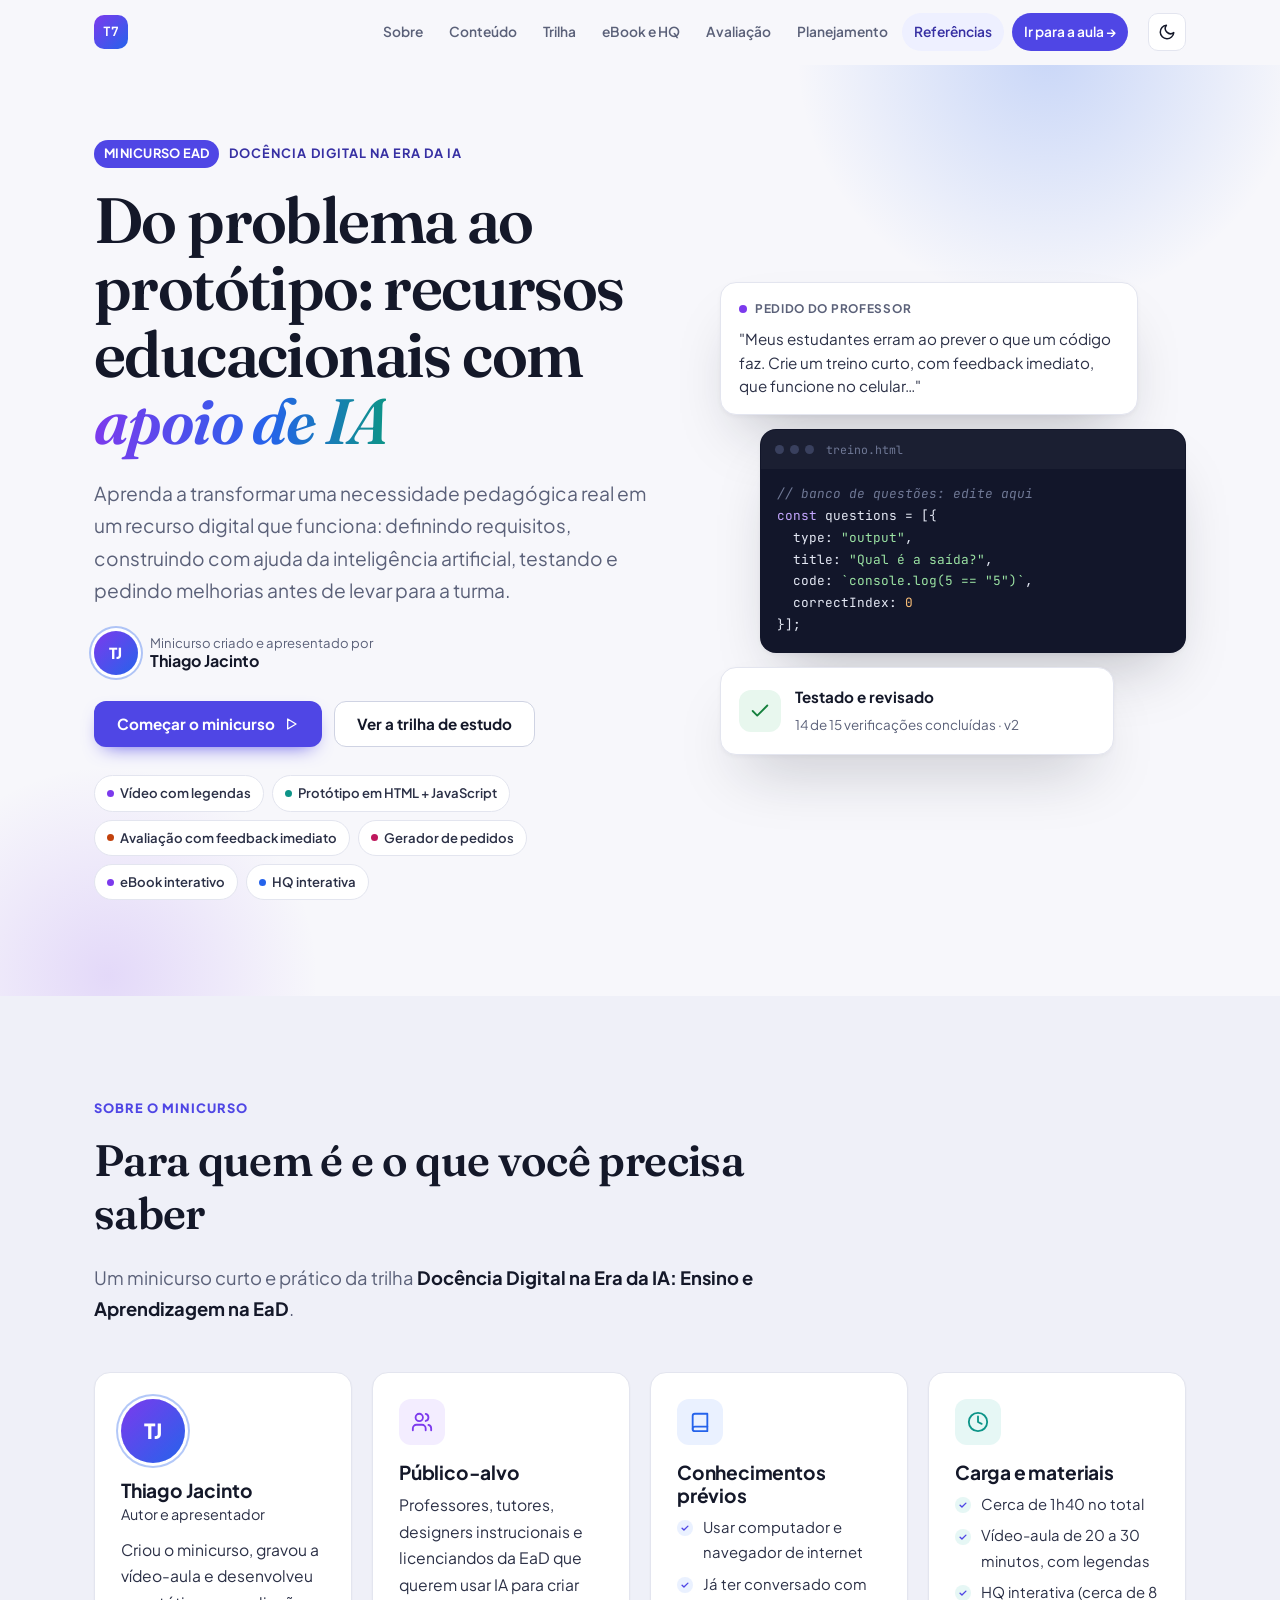
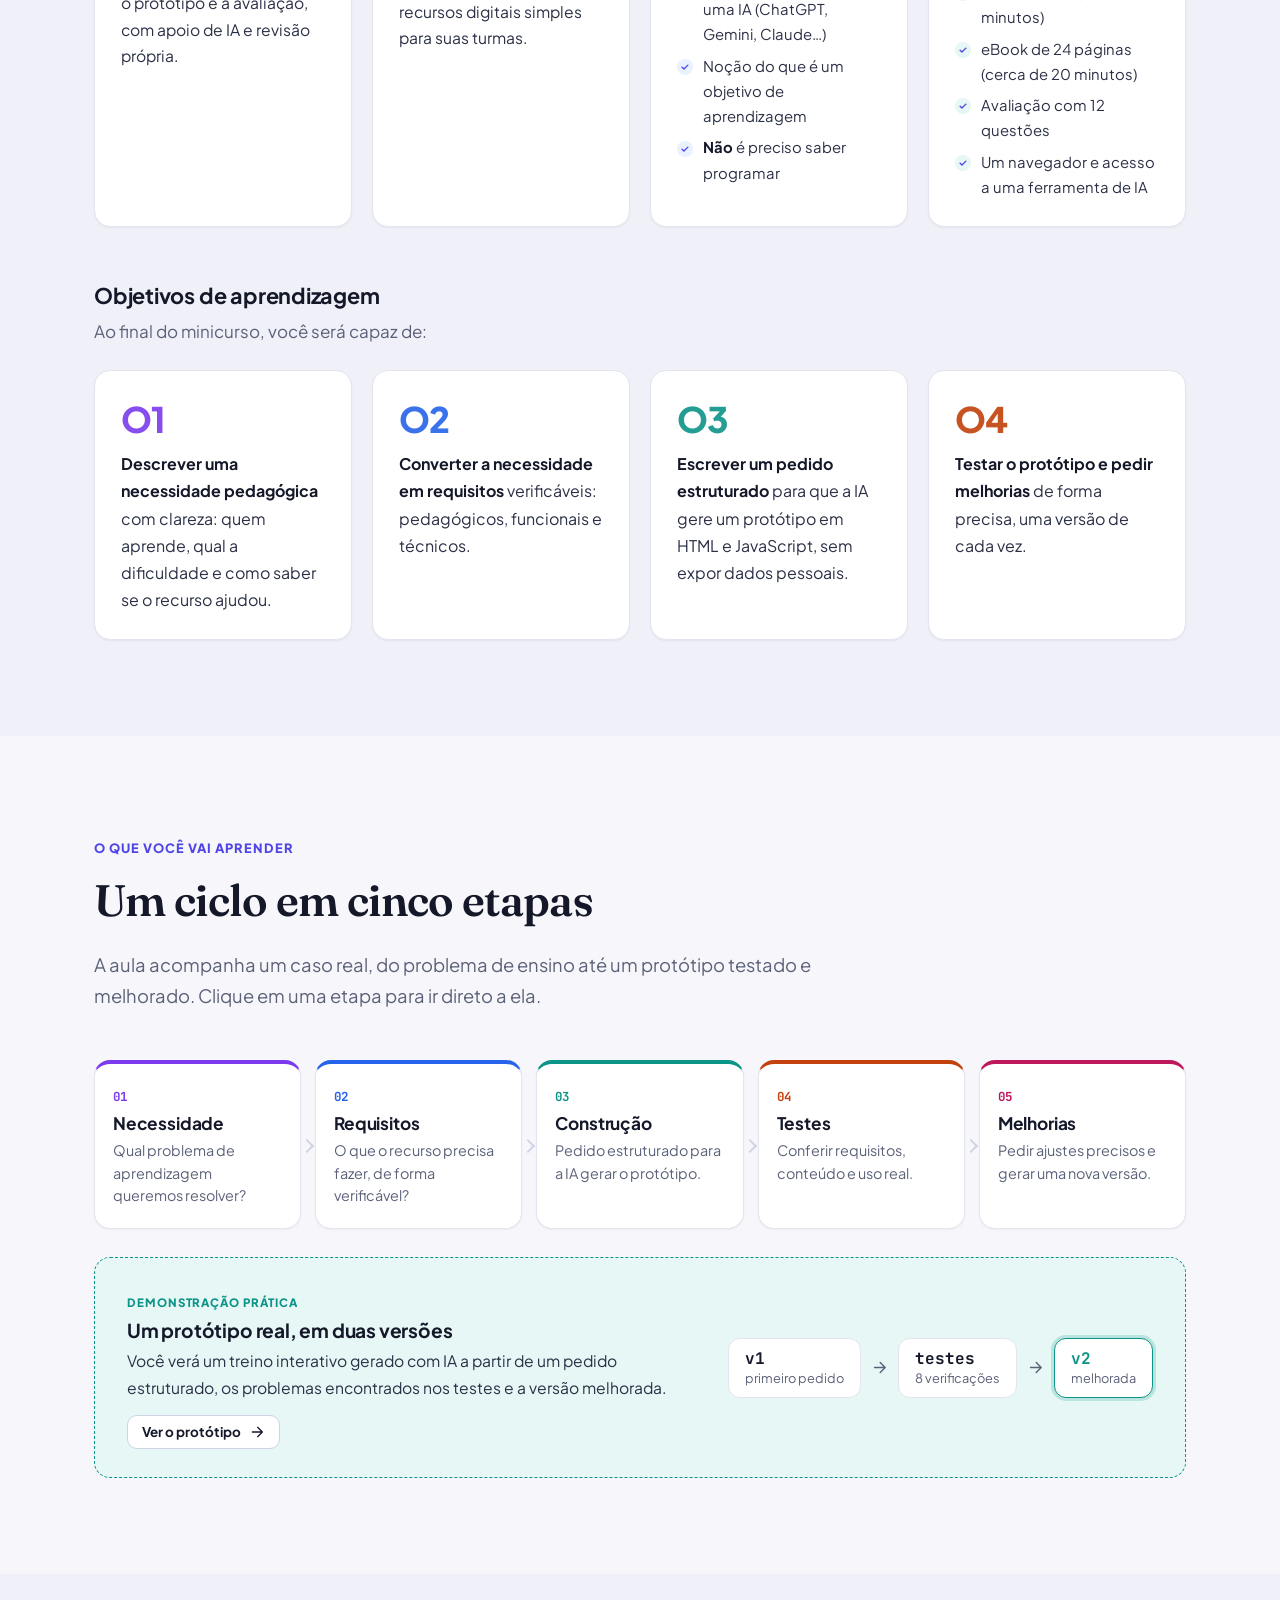
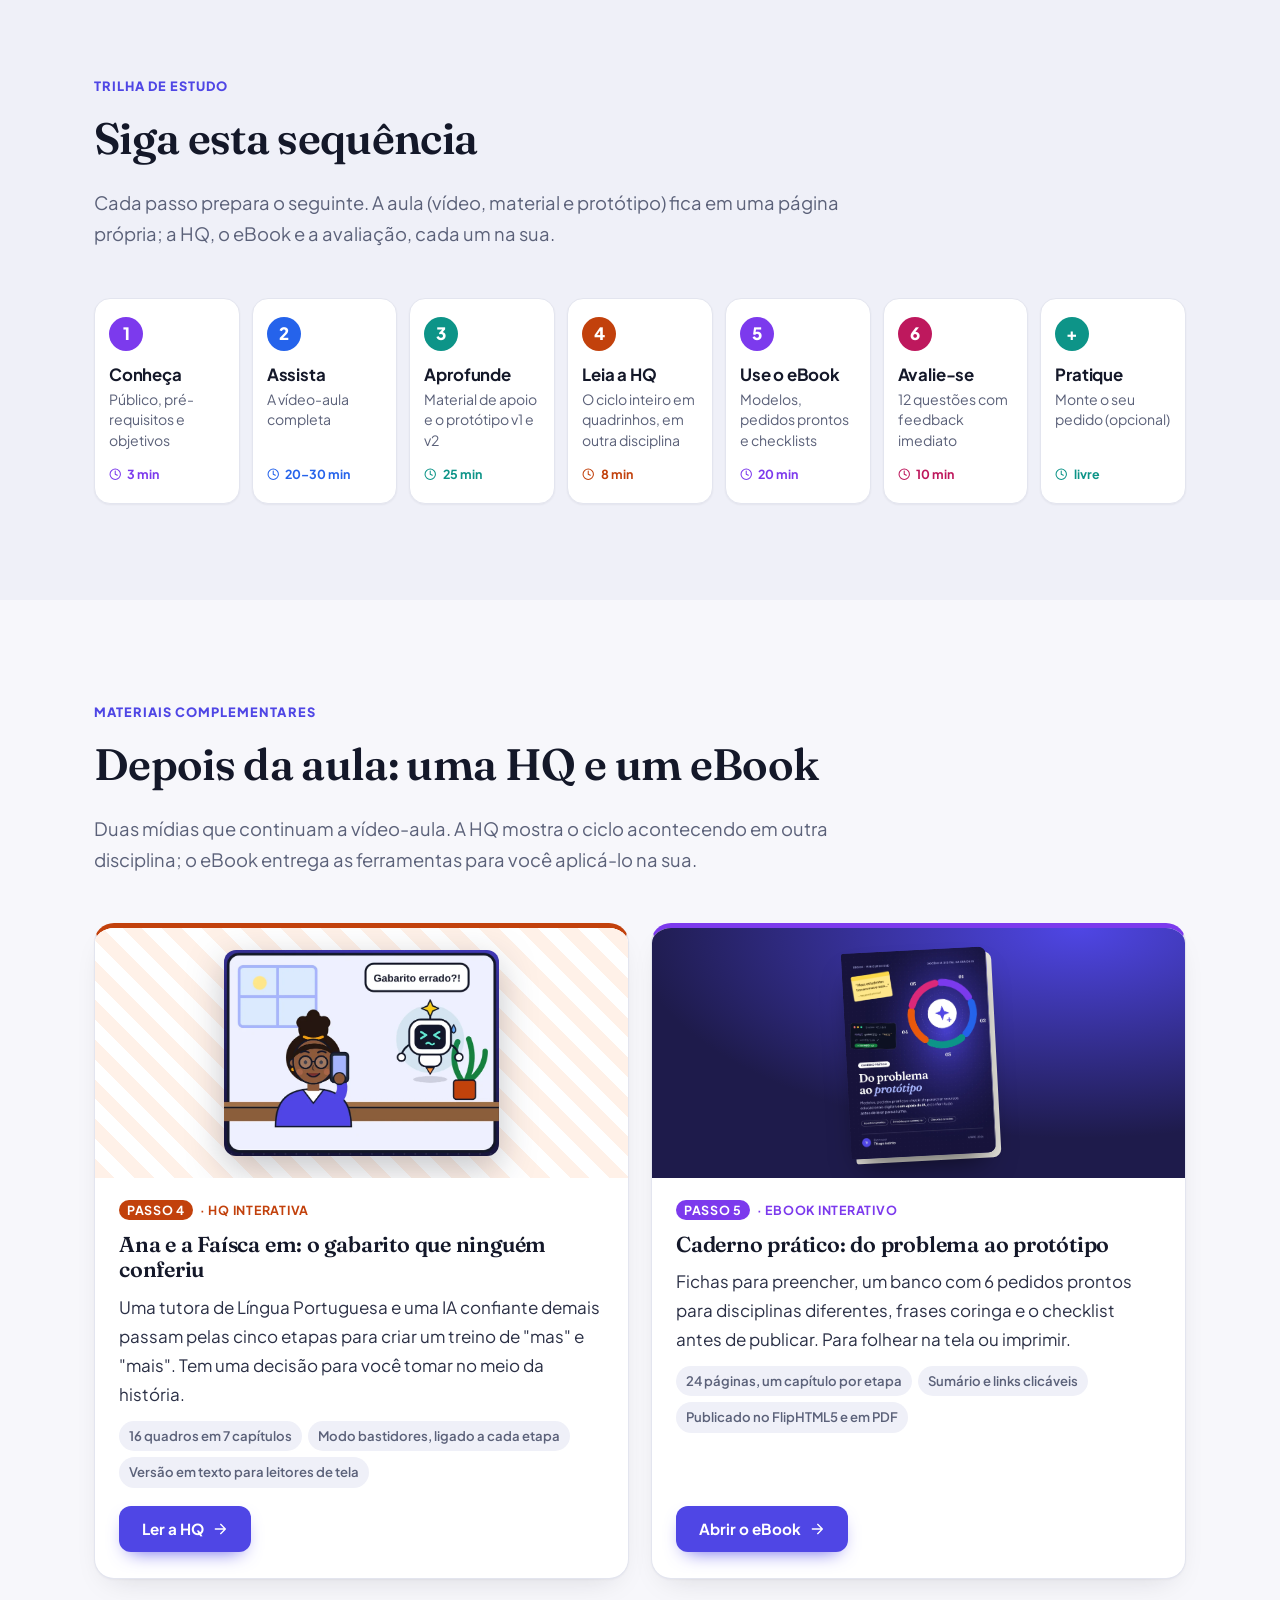
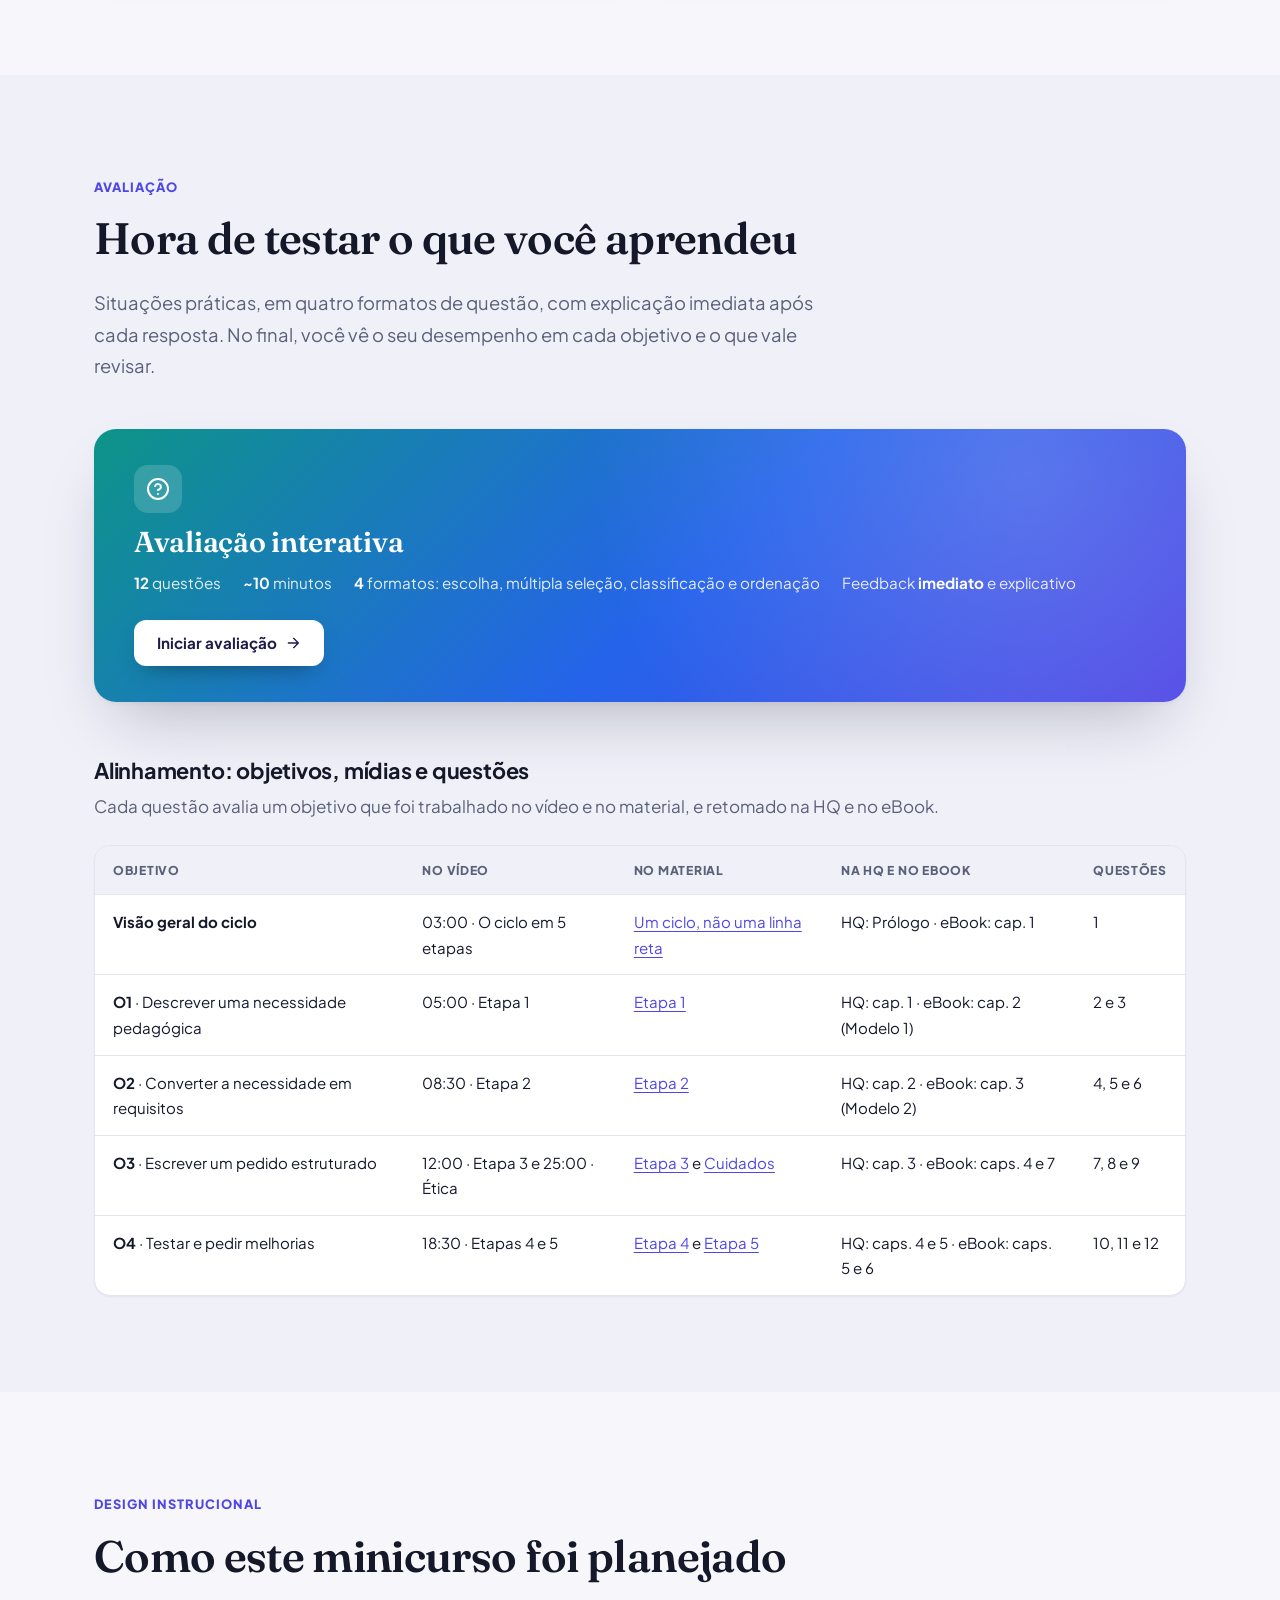
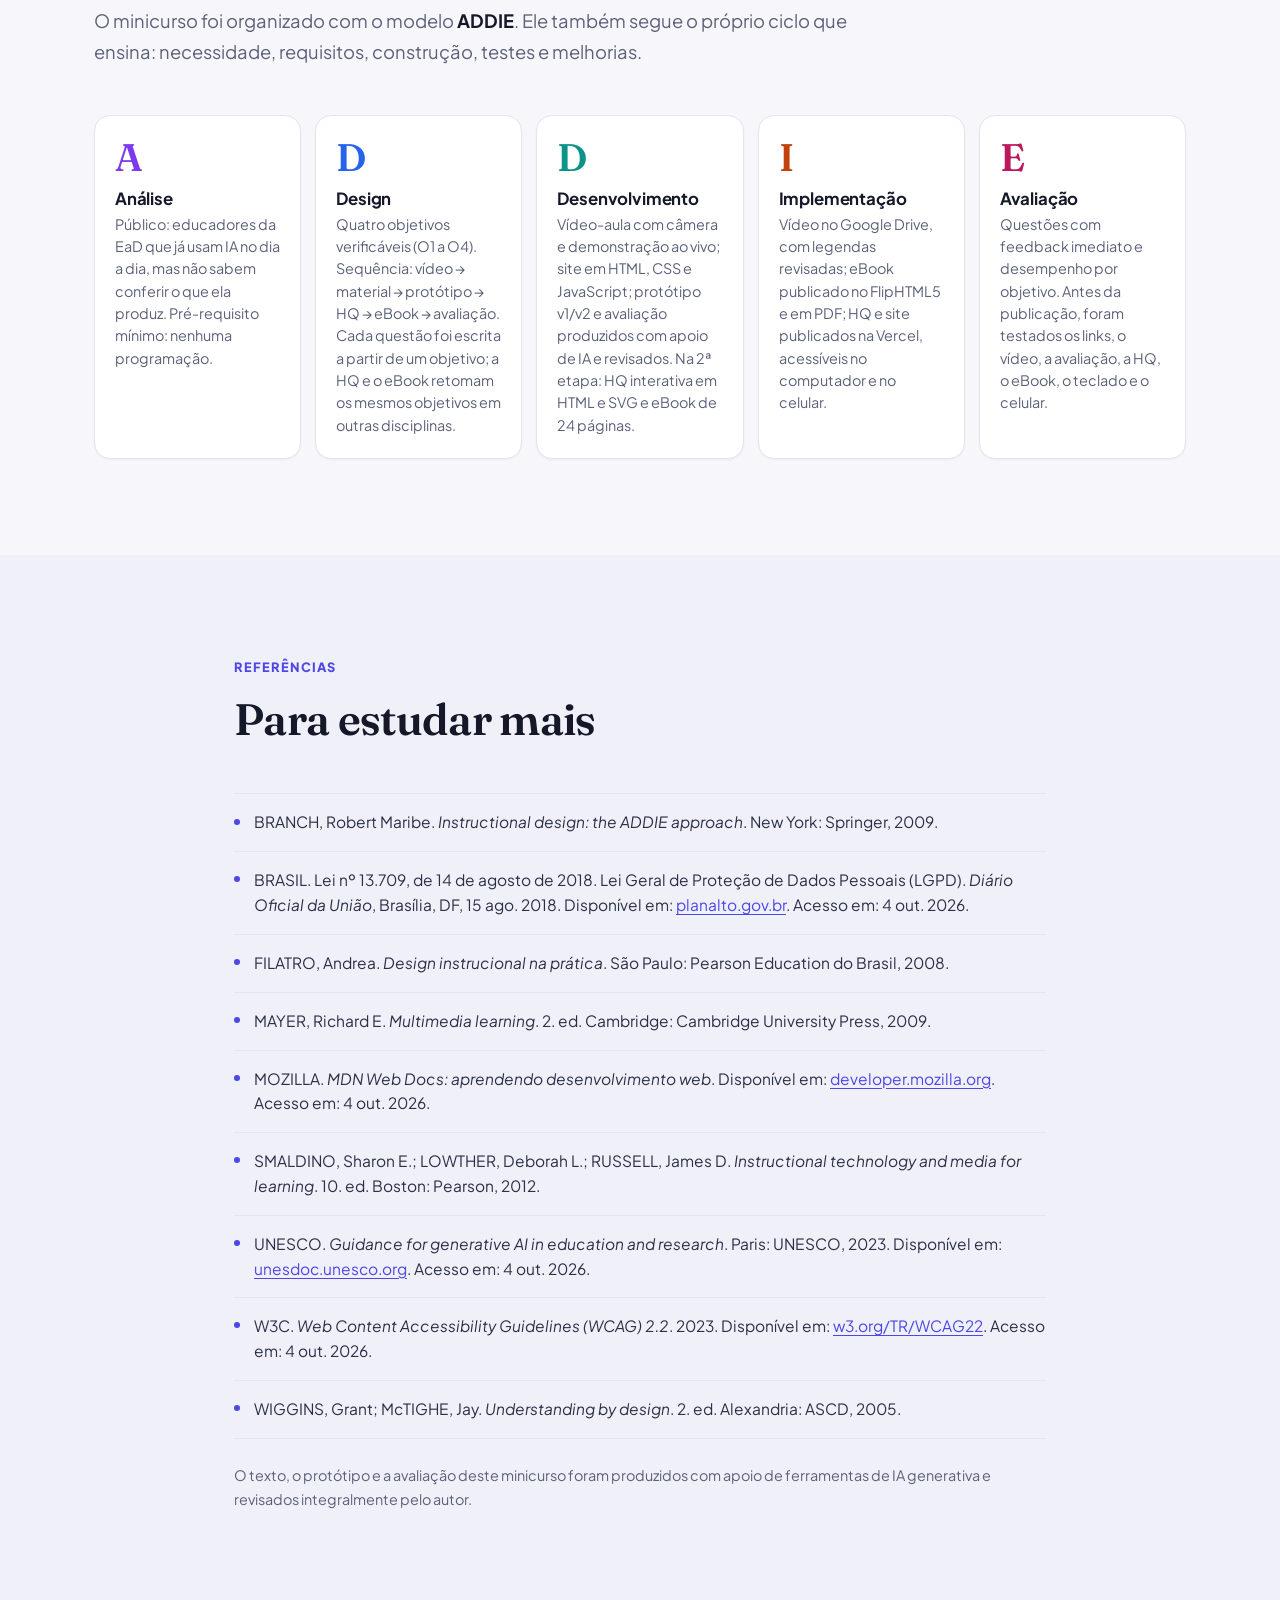
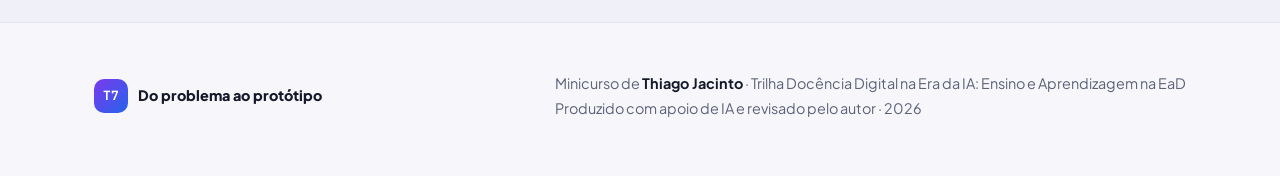
==== commit 08859c07: "2ª VA: eBook, HQ interativa e atualização do site - eBook "Caderno prático" (24 páginas, PDF com lin" ====
--- a/index.html
+++ b/index.html
@@ -69,6 +69,7 @@
       <a href="#sobre">Sobre</a>
       <a href="#conteudo-programatico">Conteúdo</a>
       <a href="#trilha">Trilha</a>
+      <a href="#materiais">eBook e HQ</a>
       <a href="#avaliacao">Avaliação</a>
       <a href="#planejamento">Planejamento</a>
       <a href="#referencias">Referências</a>
@@ -103,6 +104,8 @@
         <span class="chip" style="--dot: var(--s3)">Protótipo em HTML + JavaScript</span>
         <span class="chip" style="--dot: var(--s4)">Avaliação com feedback imediato</span>
         <span class="chip" style="--dot: var(--s5)">Gerador de pedidos</span>
+        <span class="chip" style="--dot: var(--s1)">eBook interativo</span>
+        <span class="chip" style="--dot: var(--s2)">HQ interativa</span>
       </div>
     </div>
 
@@ -166,8 +169,10 @@
         <div class="icon-box"><svg class="i"><use href="#i-clock"/></svg></div>
         <h3>Carga e materiais</h3>
         <ul class="check-list compact">
-          <li>Cerca de 1h10 no total</li>
+          <li>Cerca de 1h40 no total</li>
           <li>Vídeo-aula de 20 a 30 minutos, com legendas</li>
+          <li>HQ interativa (cerca de 8 minutos)</li>
+          <li>eBook de 24 páginas (cerca de 20 minutos)</li>
           <li>Avaliação com 12 questões</li>
           <li>Um navegador e acesso a uma ferramenta de IA</li>
         </ul>
@@ -230,23 +235,59 @@
     <div class="section-head">
       <div class="kicker">Trilha de estudo</div>
       <h2 id="trilha-titulo">Siga esta sequência</h2>
-      <p class="lead">Cada passo prepara o seguinte. A aula (vídeo, material e protótipo) fica em uma página própria, e a avaliação em outra.</p>
+      <p class="lead">Cada passo prepara o seguinte. A aula (vídeo, material e protótipo) fica em uma página própria; a HQ, o eBook e a avaliação, cada um na sua.</p>
     </div>
     <ol class="trail">
       <li class="step-1 reveal"><a href="#sobre"><span class="num">1</span><h3>Conheça</h3><p>Público, pré-requisitos e objetivos</p><span class="time"><svg class="i"><use href="#i-clock"/></svg>3 min</span></a></li>
       <li class="step-2 reveal"><a href="curso.html#video"><span class="num">2</span><h3>Assista</h3><p>A vídeo-aula completa</p><span class="time"><svg class="i"><use href="#i-clock"/></svg>20–30 min</span></a></li>
-      <li class="step-3 reveal"><a href="curso.html#ciclo"><span class="num">3</span><h3>Aprofunde</h3><p>Material de apoio, etapa por etapa</p><span class="time"><svg class="i"><use href="#i-clock"/></svg>20 min</span></a></li>
-      <li class="step-4 reveal"><a href="curso.html#demonstracao"><span class="num">4</span><h3>Experimente</h3><p>O protótipo nas versões v1 e v2</p><span class="time"><svg class="i"><use href="#i-clock"/></svg>5 min</span></a></li>
-      <li class="step-5 reveal"><a href="avaliacao/"><span class="num">5</span><h3>Avalie-se</h3><p>12 questões com feedback imediato</p><span class="time"><svg class="i"><use href="#i-clock"/></svg>10 min</span></a></li>
+      <li class="step-3 reveal"><a href="curso.html#ciclo"><span class="num">3</span><h3>Aprofunde</h3><p>Material de apoio e o protótipo v1 e v2</p><span class="time"><svg class="i"><use href="#i-clock"/></svg>25 min</span></a></li>
+      <li class="step-4 reveal"><a href="quadrinhos/"><span class="num">4</span><h3>Leia a HQ</h3><p>O ciclo inteiro em quadrinhos, em outra disciplina</p><span class="time"><svg class="i"><use href="#i-clock"/></svg>8 min</span></a></li>
+      <li class="step-1 reveal"><a href="ebook/"><span class="num">5</span><h3>Use o eBook</h3><p>Modelos, pedidos prontos e checklists</p><span class="time"><svg class="i"><use href="#i-clock"/></svg>20 min</span></a></li>
+      <li class="step-5 reveal"><a href="avaliacao/"><span class="num">6</span><h3>Avalie-se</h3><p>12 questões com feedback imediato</p><span class="time"><svg class="i"><use href="#i-clock"/></svg>10 min</span></a></li>
       <li class="step-3 reveal"><a href="curso.html#pratica"><span class="num">+</span><h3>Pratique</h3><p>Monte o seu pedido (opcional)</p><span class="time"><svg class="i"><use href="#i-clock"/></svg>livre</span></a></li>
     </ol>
   </div>
 </section>
 
 <!-- =========================================================
+     MATERIAIS COMPLEMENTARES (2ª VA): eBOOK + HQ
+========================================================= -->
+<section class="section" id="materiais" aria-labelledby="materiais-titulo">
+  <div class="container">
+    <div class="section-head">
+      <div class="kicker">Materiais complementares</div>
+      <h2 id="materiais-titulo">Depois da aula: uma HQ e um eBook</h2>
+      <p class="lead">Duas mídias que continuam a vídeo-aula. A HQ mostra o ciclo acontecendo em outra disciplina; o eBook entrega as ferramentas para você aplicá-lo na sua.</p>
+    </div>
+    <div class="media-grid">
+      <article class="media-card reveal step-4">
+        <a class="media-visual hq" href="quadrinhos/" tabindex="-1" aria-hidden="true"><img src="quadrinhos/capa-hq.webp" alt="" width="800" height="601" loading="lazy"></a>
+        <div class="media-body">
+          <span class="media-tag"><b>Passo 4</b> · HQ interativa</span>
+          <h3>Ana e a Faísca em: o gabarito que ninguém conferiu</h3>
+          <p>Uma tutora de Língua Portuguesa e uma IA confiante demais passam pelas cinco etapas para criar um treino de "mas" e "mais". Tem uma decisão para você tomar no meio da história.</p>
+          <ul class="media-facts"><li>16 quadros em 7 capítulos</li><li>Modo bastidores, ligado a cada etapa</li><li>Versão em texto para leitores de tela</li></ul>
+          <a class="btn btn-primary" href="quadrinhos/">Ler a HQ <svg class="i"><use href="#i-arrow"/></svg></a>
+        </div>
+      </article>
+      <article class="media-card reveal step-1">
+        <a class="media-visual book" href="ebook/" tabindex="-1" aria-hidden="true"><img src="ebook/capa.webp" alt="" width="759" height="1075" loading="lazy"></a>
+        <div class="media-body">
+          <span class="media-tag"><b>Passo 5</b> · eBook interativo</span>
+          <h3>Caderno prático: do problema ao protótipo</h3>
+          <p>Fichas para preencher, um banco com 6 pedidos prontos para disciplinas diferentes, frases coringa e o checklist antes de publicar. Para folhear na tela ou imprimir.</p>
+          <ul class="media-facts"><li>24 páginas, um capítulo por etapa</li><li>Sumário e links clicáveis</li><li>Publicado no FlipHTML5 e em PDF</li></ul>
+          <a class="btn btn-primary" href="ebook/">Abrir o eBook <svg class="i"><use href="#i-arrow"/></svg></a>
+        </div>
+      </article>
+    </div>
+  </div>
+</section>
+
+<!-- =========================================================
      AVALIAÇÃO
 ========================================================= -->
-<section class="section" id="avaliacao" aria-labelledby="avaliacao-titulo">
+<section class="section alt" id="avaliacao" aria-labelledby="avaliacao-titulo">
   <div class="container">
     <div class="section-head">
       <div class="kicker">Avaliação</div>
@@ -269,17 +310,17 @@
     </div>
 
     <div class="sub">
-      <h3>Alinhamento: objetivos, vídeo e questões</h3>
-      <p class="muted">Cada questão avalia um objetivo que foi trabalhado no vídeo e no material.</p>
+      <h3>Alinhamento: objetivos, mídias e questões</h3>
+      <p class="muted">Cada questão avalia um objetivo que foi trabalhado no vídeo e no material, e retomado na HQ e no eBook.</p>
       <div class="table-wrap reveal">
         <table>
-          <thead><tr><th>Objetivo</th><th>No vídeo</th><th>No material</th><th>Questões</th></tr></thead>
+          <thead><tr><th>Objetivo</th><th>No vídeo</th><th>No material</th><th>Na HQ e no eBook</th><th>Questões</th></tr></thead>
           <tbody>
-            <tr><td><strong>Visão geral do ciclo</strong></td><td>03:00 · O ciclo em 5 etapas</td><td><a href="curso.html#ciclo">Um ciclo, não uma linha reta</a></td><td>1</td></tr>
-            <tr class="row-p"><td><strong>O1</strong> · Descrever uma necessidade pedagógica</td><td>05:00 · Etapa 1</td><td><a href="curso.html#necessidade">Etapa 1</a></td><td>2 e 3</td></tr>
-            <tr class="row-f"><td><strong>O2</strong> · Converter a necessidade em requisitos</td><td>08:30 · Etapa 2</td><td><a href="curso.html#requisitos">Etapa 2</a></td><td>4, 5 e 6</td></tr>
-            <tr class="row-t"><td><strong>O3</strong> · Escrever um pedido estruturado</td><td>12:00 · Etapa 3 e 25:00 · Ética</td><td><a href="curso.html#construcao">Etapa 3</a> e <a href="curso.html#cuidados">Cuidados</a></td><td>7, 8 e 9</td></tr>
-            <tr><td><strong>O4</strong> · Testar e pedir melhorias</td><td>18:30 · Etapas 4 e 5</td><td><a href="curso.html#testes">Etapa 4</a> e <a href="curso.html#melhorias">Etapa 5</a></td><td>10, 11 e 12</td></tr>
+            <tr><td><strong>Visão geral do ciclo</strong></td><td>03:00 · O ciclo em 5 etapas</td><td><a href="curso.html#ciclo">Um ciclo, não uma linha reta</a></td><td>HQ: Prólogo · eBook: cap. 1</td><td>1</td></tr>
+            <tr class="row-p"><td><strong>O1</strong> · Descrever uma necessidade pedagógica</td><td>05:00 · Etapa 1</td><td><a href="curso.html#necessidade">Etapa 1</a></td><td>HQ: cap. 1 · eBook: cap. 2 (Modelo 1)</td><td>2 e 3</td></tr>
+            <tr class="row-f"><td><strong>O2</strong> · Converter a necessidade em requisitos</td><td>08:30 · Etapa 2</td><td><a href="curso.html#requisitos">Etapa 2</a></td><td>HQ: cap. 2 · eBook: cap. 3 (Modelo 2)</td><td>4, 5 e 6</td></tr>
+            <tr class="row-t"><td><strong>O3</strong> · Escrever um pedido estruturado</td><td>12:00 · Etapa 3 e 25:00 · Ética</td><td><a href="curso.html#construcao">Etapa 3</a> e <a href="curso.html#cuidados">Cuidados</a></td><td>HQ: cap. 3 · eBook: caps. 4 e 7</td><td>7, 8 e 9</td></tr>
+            <tr><td><strong>O4</strong> · Testar e pedir melhorias</td><td>18:30 · Etapas 4 e 5</td><td><a href="curso.html#testes">Etapa 4</a> e <a href="curso.html#melhorias">Etapa 5</a></td><td>HQ: caps. 4 e 5 · eBook: caps. 5 e 6</td><td>10, 11 e 12</td></tr>
           </tbody>
         </table>
       </div>
@@ -290,7 +331,7 @@
 <!-- =========================================================
      PLANEJAMENTO (DESIGN INSTRUCIONAL)
 ========================================================= -->
-<section class="section alt" id="planejamento" aria-labelledby="planejamento-titulo">
+<section class="section" id="planejamento" aria-labelledby="planejamento-titulo">
   <div class="container">
     <div class="section-head">
       <div class="kicker">Design instrucional</div>
@@ -299,10 +340,10 @@
     </div>
     <ol class="addie">
       <li class="step-1 reveal"><span class="letter">A</span><div><h3>Análise</h3><p>Público: educadores da EaD que já usam IA no dia a dia, mas não sabem conferir o que ela produz. Pré-requisito mínimo: nenhuma programação.</p></div></li>
-      <li class="step-2 reveal"><span class="letter">D</span><div><h3>Design</h3><p>Quatro objetivos verificáveis (O1 a O4). Sequência: vídeo → material → protótipo → avaliação. Cada questão foi escrita a partir de um objetivo.</p></div></li>
-      <li class="step-3 reveal"><span class="letter">D</span><div><h3>Desenvolvimento</h3><p>Vídeo-aula com câmera e demonstração ao vivo; site em HTML, CSS e JavaScript; protótipo v1/v2 e avaliação produzidos com apoio de IA e revisados.</p></div></li>
-      <li class="step-4 reveal"><span class="letter">I</span><div><h3>Implementação</h3><p>Vídeo no YouTube com legendas revisadas; site publicado na Vercel, acessível no computador e no celular.</p></div></li>
-      <li class="step-5 reveal"><span class="letter">E</span><div><h3>Avaliação</h3><p>Questões com feedback imediato e desempenho por objetivo. Antes da publicação, foram testados os links, o vídeo, a avaliação, o teclado e o celular.</p></div></li>
+      <li class="step-2 reveal"><span class="letter">D</span><div><h3>Design</h3><p>Quatro objetivos verificáveis (O1 a O4). Sequência: vídeo → material → protótipo → HQ → eBook → avaliação. Cada questão foi escrita a partir de um objetivo; a HQ e o eBook retomam os mesmos objetivos em outras disciplinas.</p></div></li>
+      <li class="step-3 reveal"><span class="letter">D</span><div><h3>Desenvolvimento</h3><p>Vídeo-aula com câmera e demonstração ao vivo; site em HTML, CSS e JavaScript; protótipo v1/v2 e avaliação produzidos com apoio de IA e revisados. Na 2ª etapa: HQ interativa em HTML e SVG e eBook de 24 páginas.</p></div></li>
+      <li class="step-4 reveal"><span class="letter">I</span><div><h3>Implementação</h3><p>Vídeo no Google Drive, com legendas revisadas; eBook publicado no FlipHTML5 e em PDF; HQ e site publicados na Vercel, acessíveis no computador e no celular.</p></div></li>
+      <li class="step-5 reveal"><span class="letter">E</span><div><h3>Avaliação</h3><p>Questões com feedback imediato e desempenho por objetivo. Antes da publicação, foram testados os links, o vídeo, a avaliação, a HQ, o eBook, o teclado e o celular.</p></div></li>
     </ol>
   </div>
 </section>
@@ -310,7 +351,7 @@
 <!-- =========================================================
      REFERÊNCIAS
 ========================================================= -->
-<section class="section" id="referencias" aria-labelledby="referencias-titulo">
+<section class="section alt" id="referencias" aria-labelledby="referencias-titulo">
   <div class="container narrow">
     <div class="section-head">
       <div class="kicker">Referências</div>
--- a/assets/css/style.css
+++ b/assets/css/style.css
@@ -1617,3 +1617,43 @@
   .checklist-head, .check-group, .checklist-foot { padding-inline: 18px; }
   .meter-track { width: 110px; }
 }
+
+/* =============================================================
+   2ª VA · materiais complementares (HQ + eBook)
+============================================================= */
+.media-grid { display: grid; grid-template-columns: repeat(2, minmax(0, 1fr)); gap: 22px; }
+.media-card {
+  display: flex; flex-direction: column; overflow: hidden;
+  background: var(--surface); border: 1px solid var(--line); border-radius: 20px; box-shadow: var(--shadow);
+  border-top: 5px solid var(--c);
+}
+.media-visual { display: grid; place-items: center; height: 250px; padding: 22px; background: var(--c-soft); overflow: hidden; }
+.media-visual img { max-height: 206px; width: auto; max-width: 100%; display: block; transition: transform .3s ease; }
+.media-visual.book { background: radial-gradient(120% 120% at 80% 0%, #4f46e5 0%, #1e1b4b 70%); }
+.media-visual.book img { height: 206px; border-radius: 3px 8px 8px 3px; box-shadow: 0 18px 30px -12px rgba(0,0,0,.6), 5px 5px 0 #e6e4dc; transform: rotate(-3deg); }
+.media-visual.hq { background: repeating-linear-gradient(45deg, var(--c-soft) 0 14px, transparent 14px 28px), var(--surface); }
+.media-visual.hq img { border-radius: 12px; filter: drop-shadow(0 12px 18px rgba(20,24,41,.25)); }
+.media-card:hover .media-visual img { transform: scale(1.03) rotate(0deg); }
+.media-body { display: flex; flex-direction: column; align-items: flex-start; gap: 10px; padding: 22px 24px 26px; flex: 1; }
+.media-body h3 { font-family: var(--display); font-weight: 600; font-size: 1.35rem; line-height: 1.2; margin: 0; }
+.media-body p { margin: 0; color: var(--ink-2); }
+.media-tag { font-size: .78rem; font-weight: 700; letter-spacing: .06em; text-transform: uppercase; color: var(--c); }
+.media-tag b { background: var(--c); color: #fff; border-radius: 999px; padding: 2px 8px; margin-right: 4px; }
+.media-facts { list-style: none; padding: 0; margin: 2px 0 8px; display: flex; flex-wrap: wrap; gap: 6px; }
+.media-facts li { font-size: .82rem; font-weight: 600; color: var(--muted); background: var(--bg-alt); border-radius: 999px; padding: 4px 10px; }
+.media-body .btn { margin-top: auto; }
+.next-media { display: grid; grid-template-columns: repeat(2, minmax(0, 1fr)); gap: 14px; margin-top: 18px; }
+.next-media a { display: flex; gap: 16px; align-items: center; padding: 16px 18px; text-decoration: none; color: inherit; background: var(--surface); border: 1px solid var(--line); border-radius: 16px; border-left: 5px solid var(--c); transition: transform .15s ease; }
+.next-media a:hover { transform: translateY(-2px); }
+.next-media img { width: 74px; height: 74px; object-fit: cover; object-position: top; border-radius: 10px; flex: none; }
+.next-media small { display: block; font-size: .75rem; font-weight: 800; letter-spacing: .08em; text-transform: uppercase; color: var(--c); }
+.next-media strong { display: block; font-size: 1.02rem; }
+.next-media span.muted { font-size: .88rem; }
+#trilha .trail { grid-template-columns: repeat(auto-fit, minmax(min(100%, 136px), 1fr)); gap: 12px; }
+#trilha .trail a { padding: 18px 14px; }
+@media (max-width: 860px) {
+  .media-grid, .next-media { grid-template-columns: 1fr; }
+  .media-visual { height: 210px; }
+  .media-visual img, .media-visual.book img { max-height: 166px; height: auto; }
+  .media-visual.book img { height: 166px; }
+}
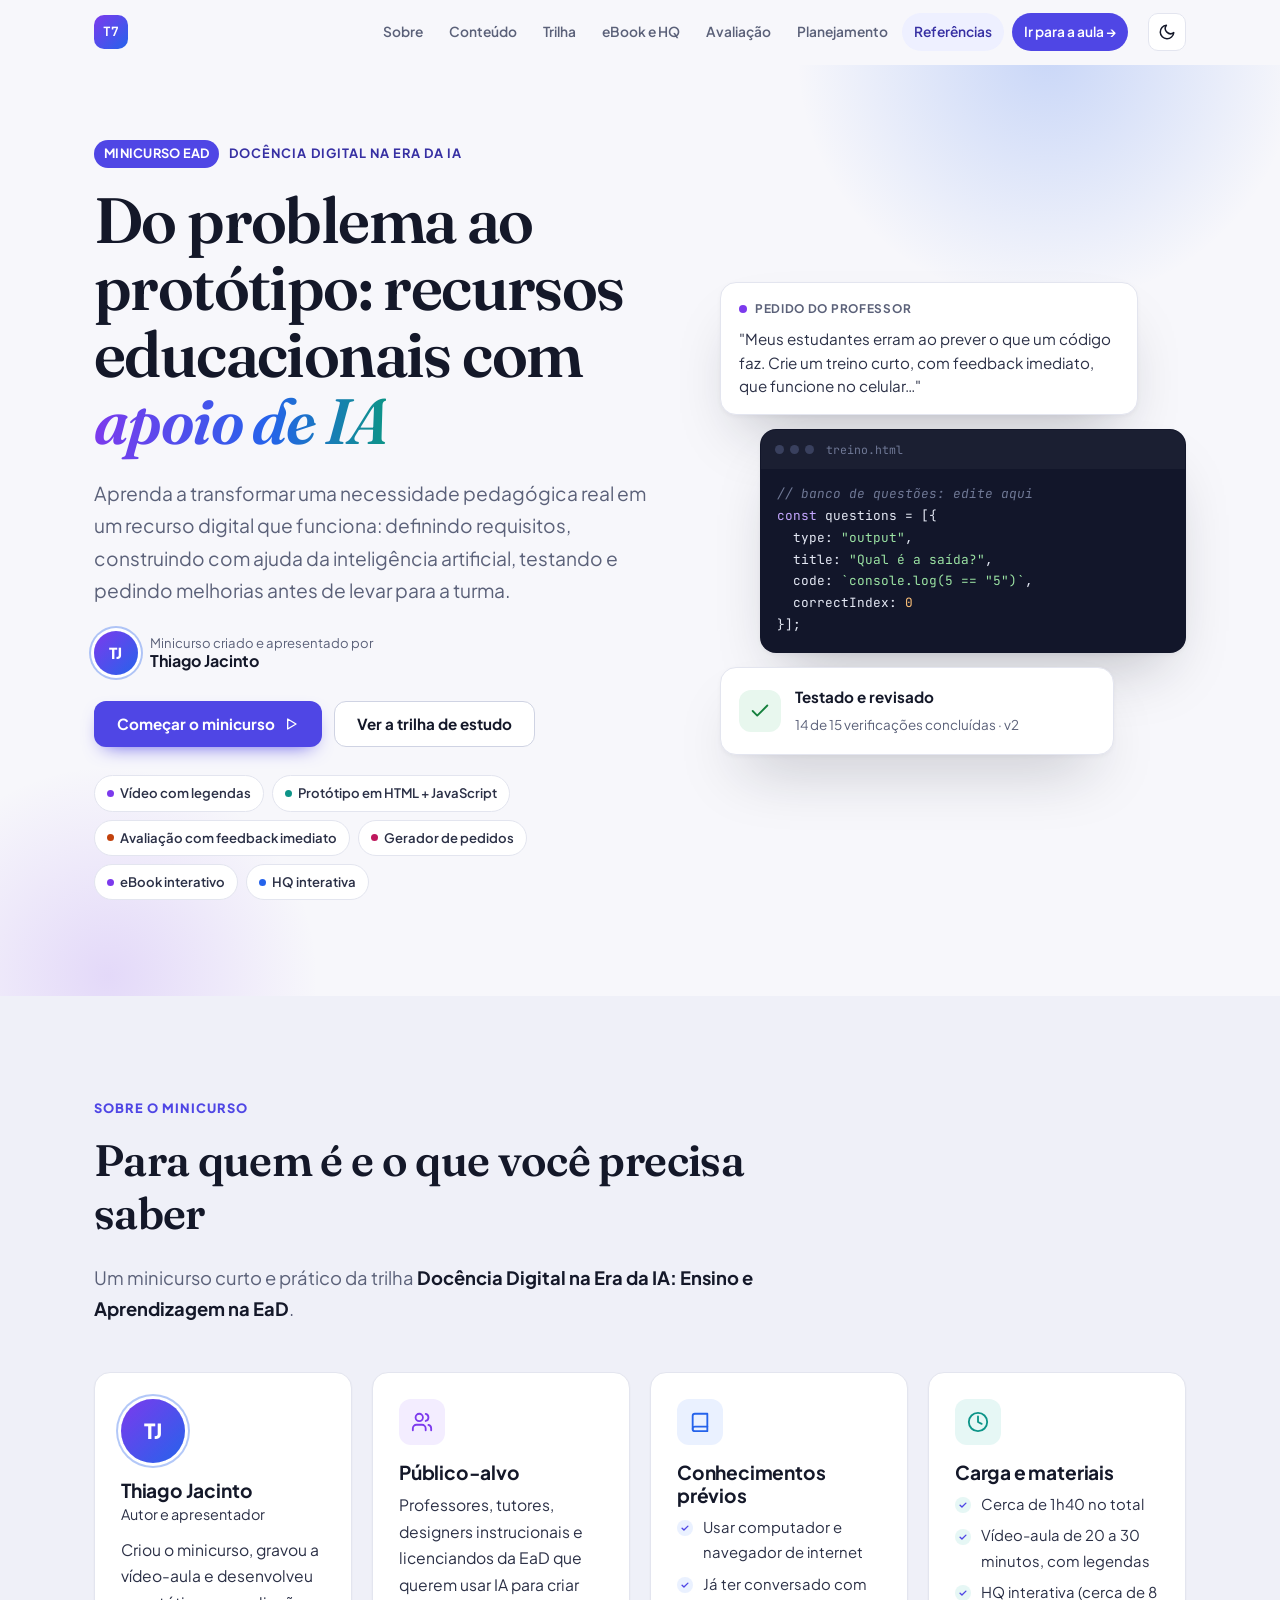
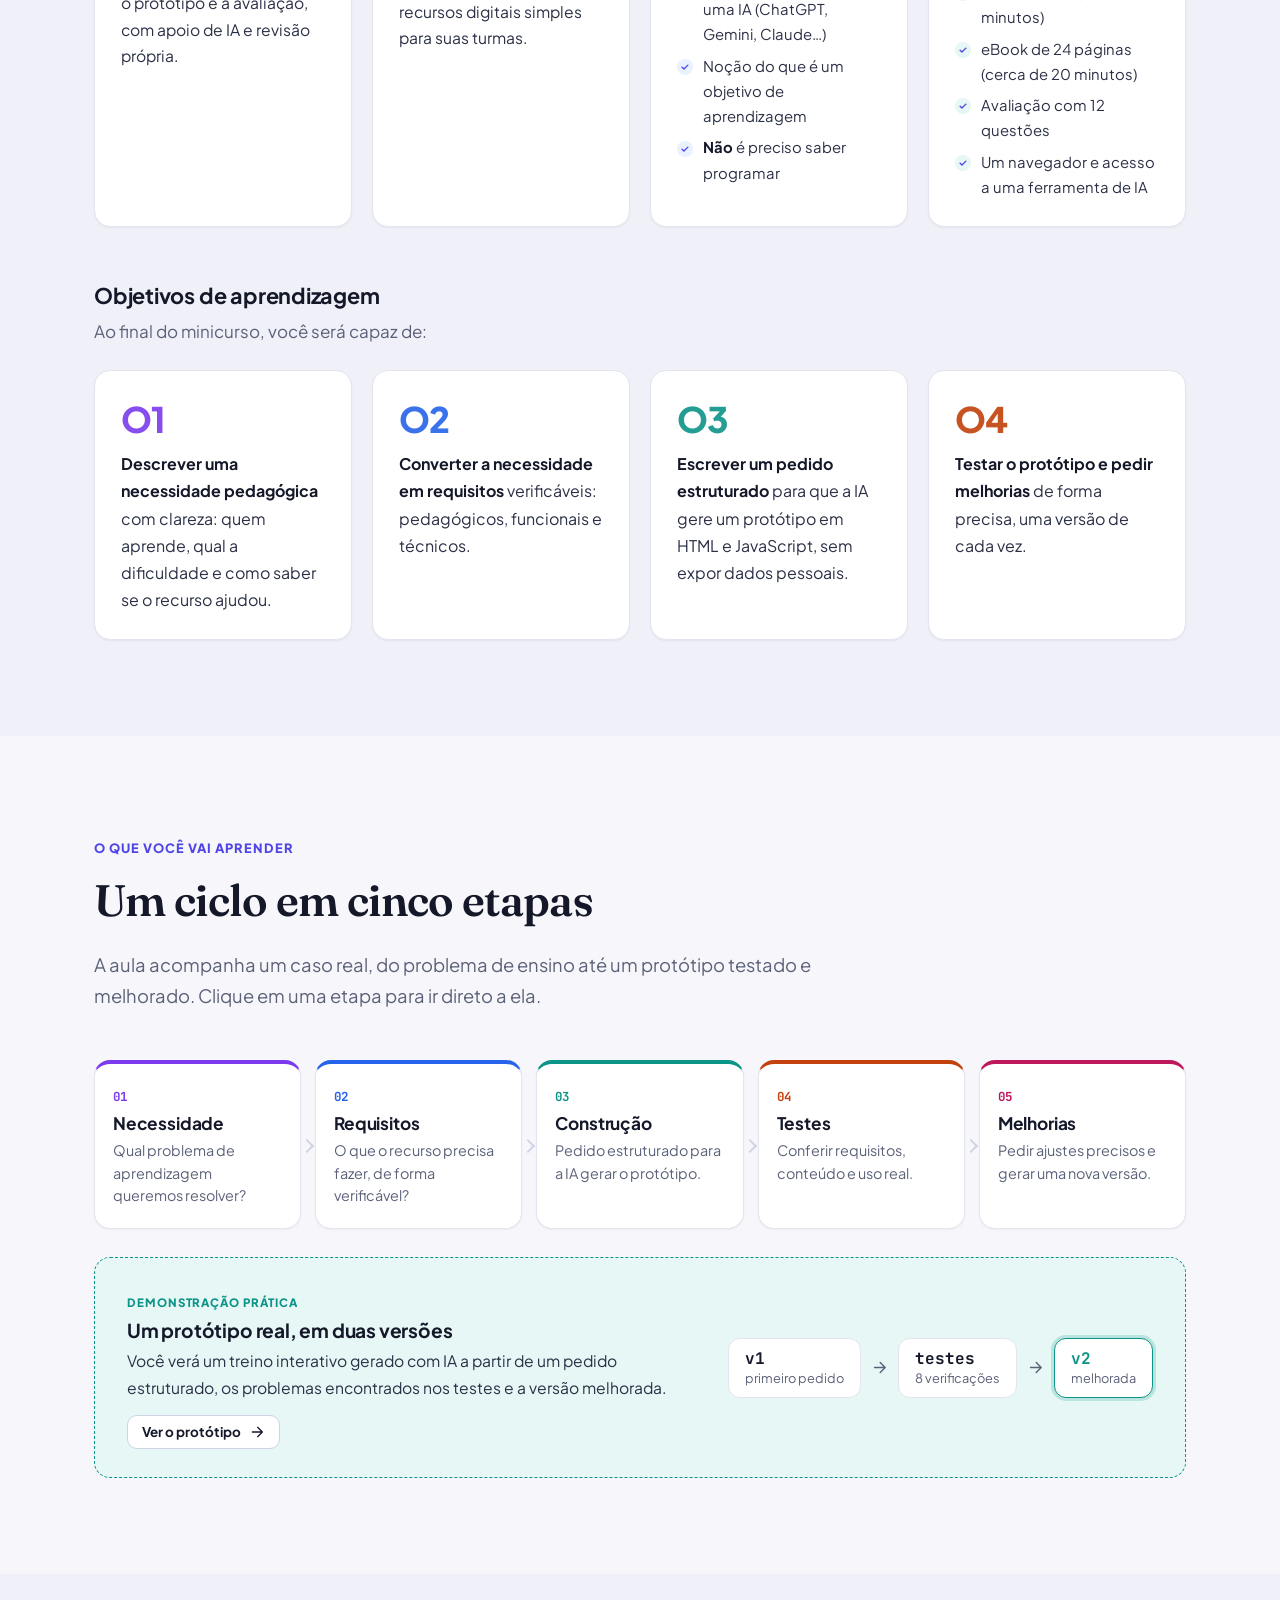
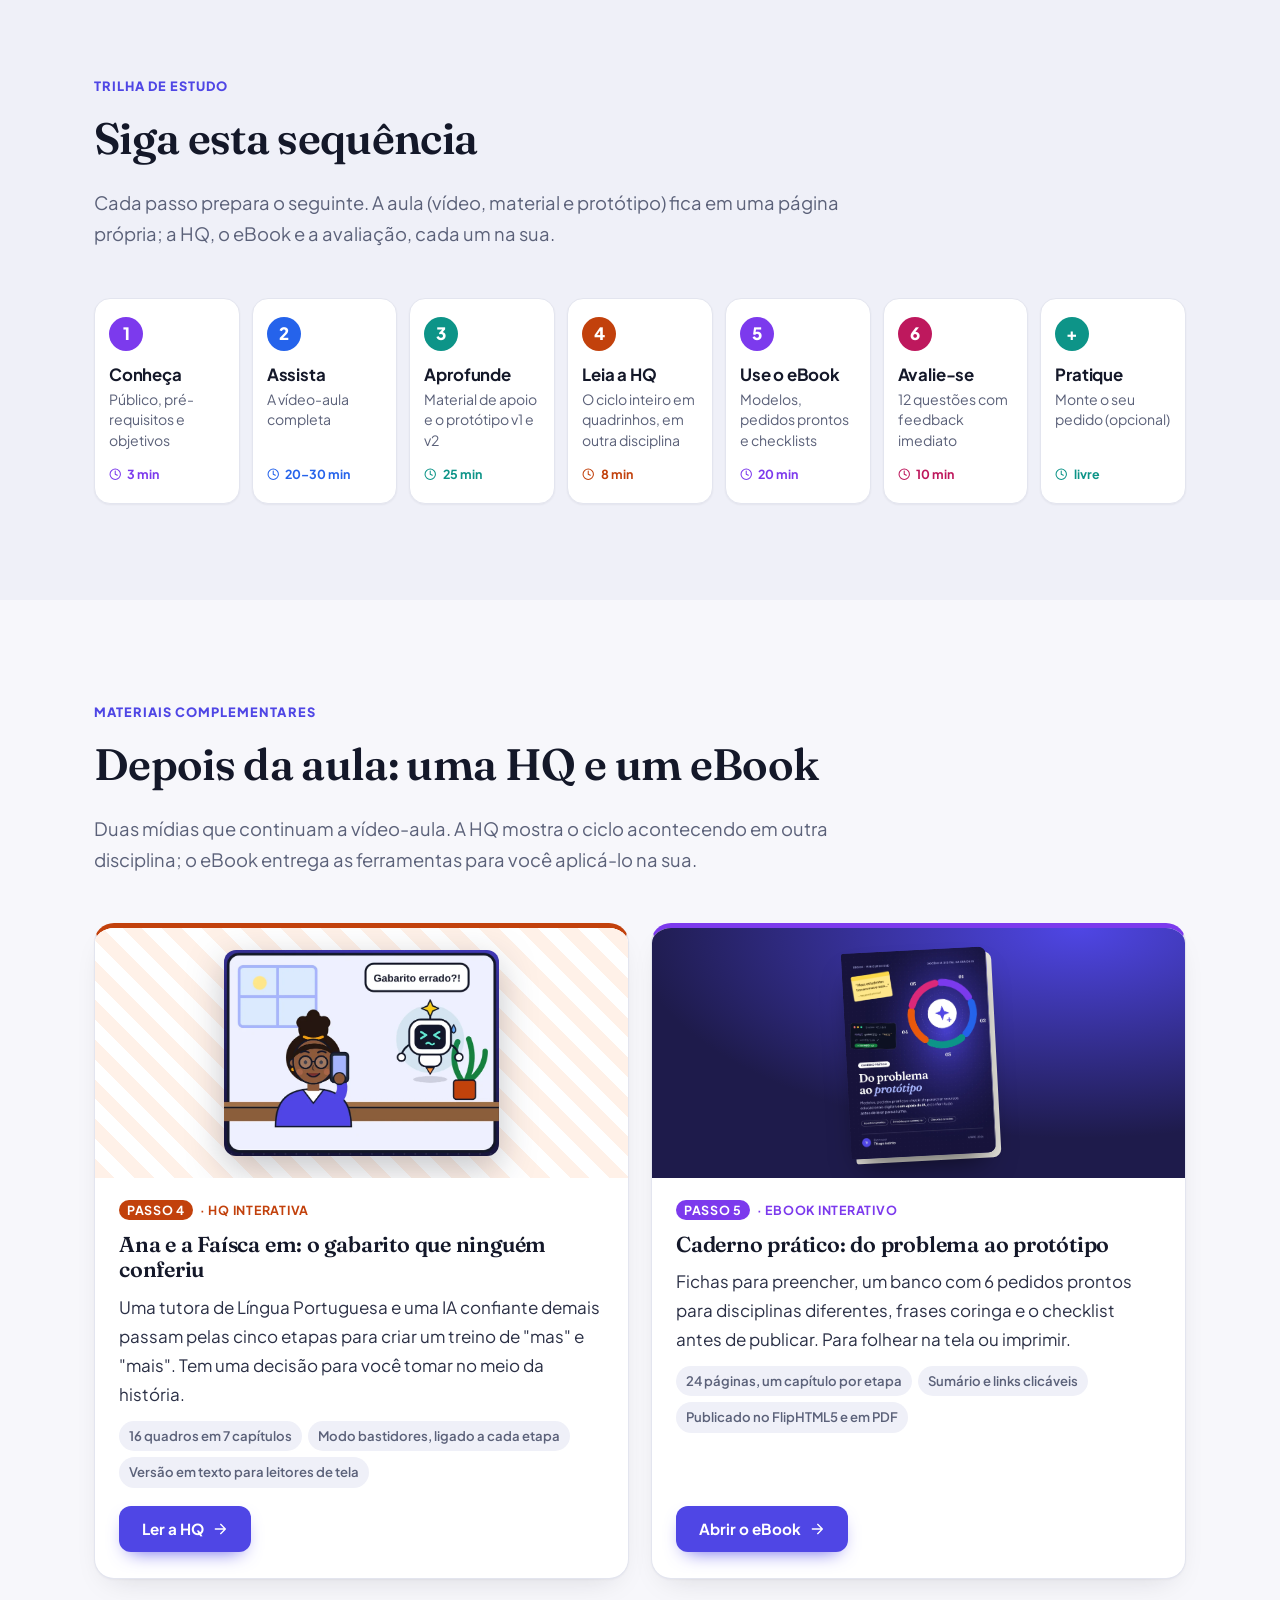
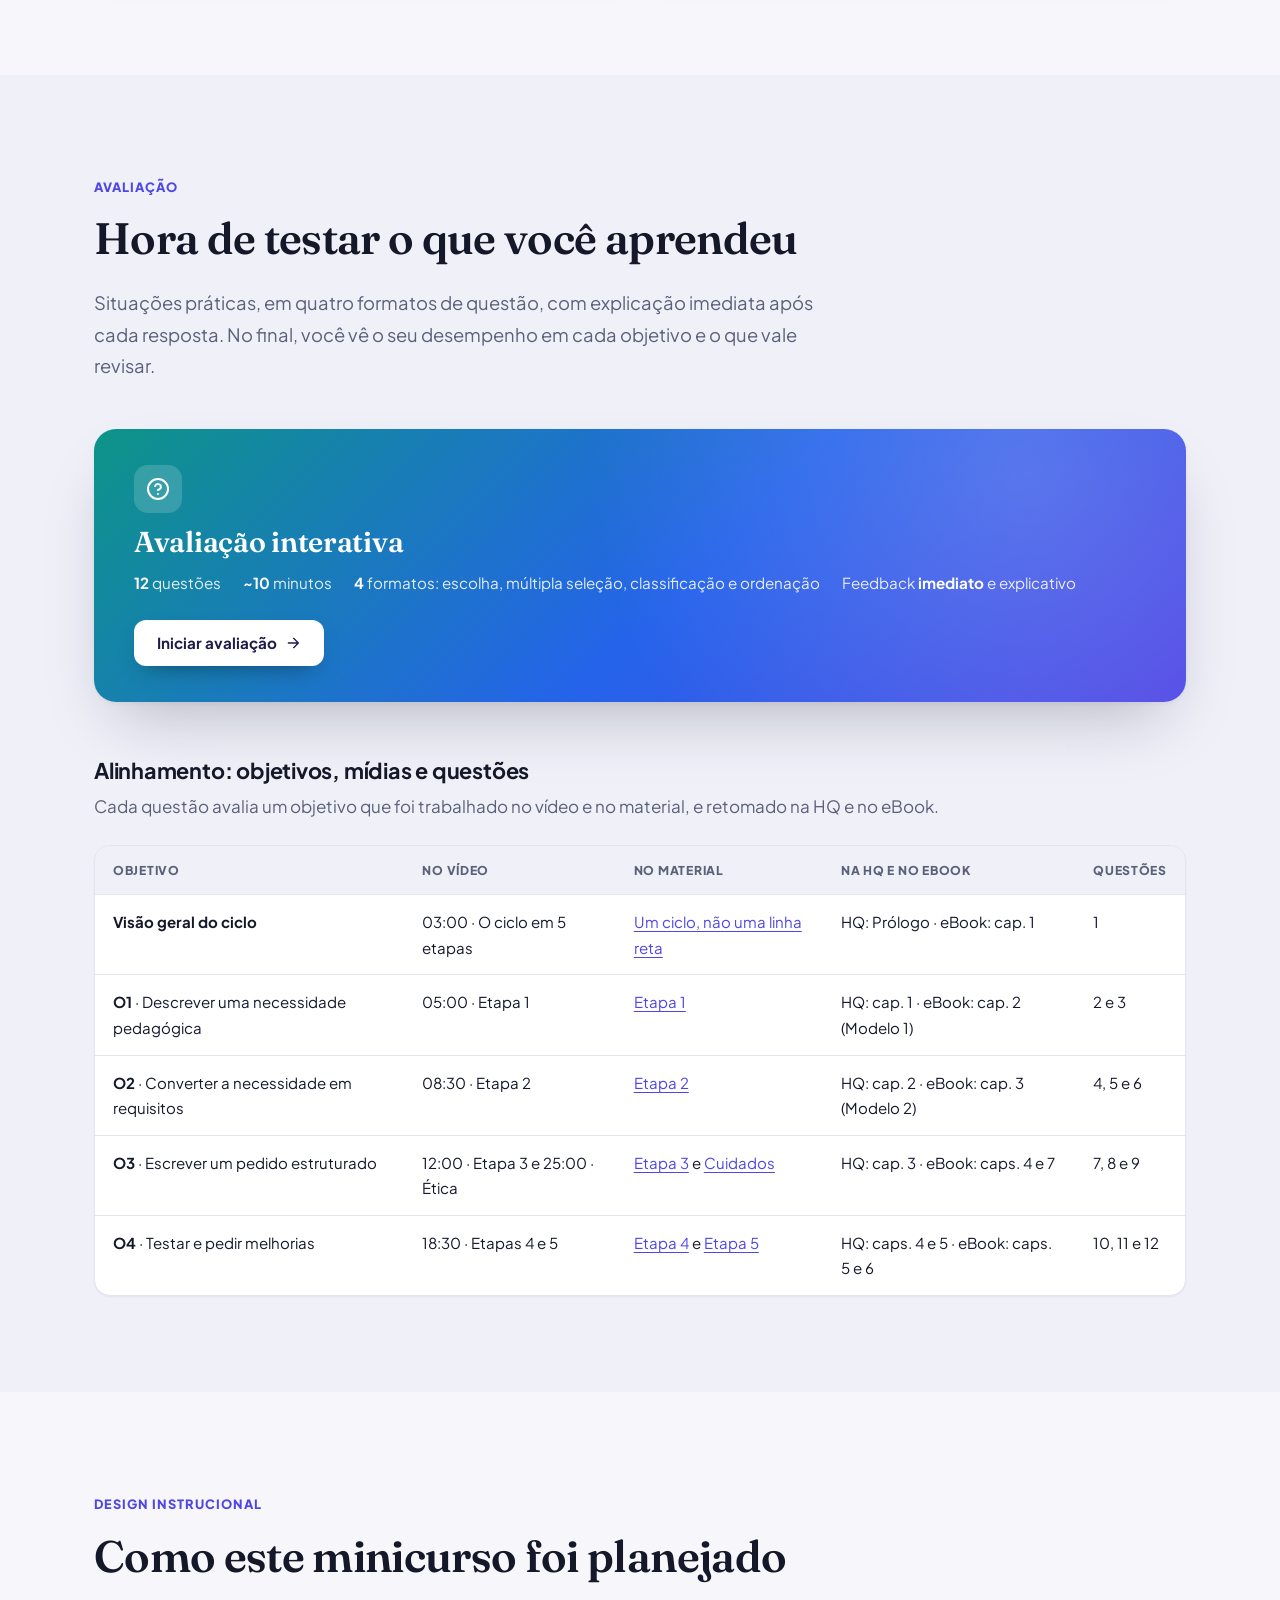
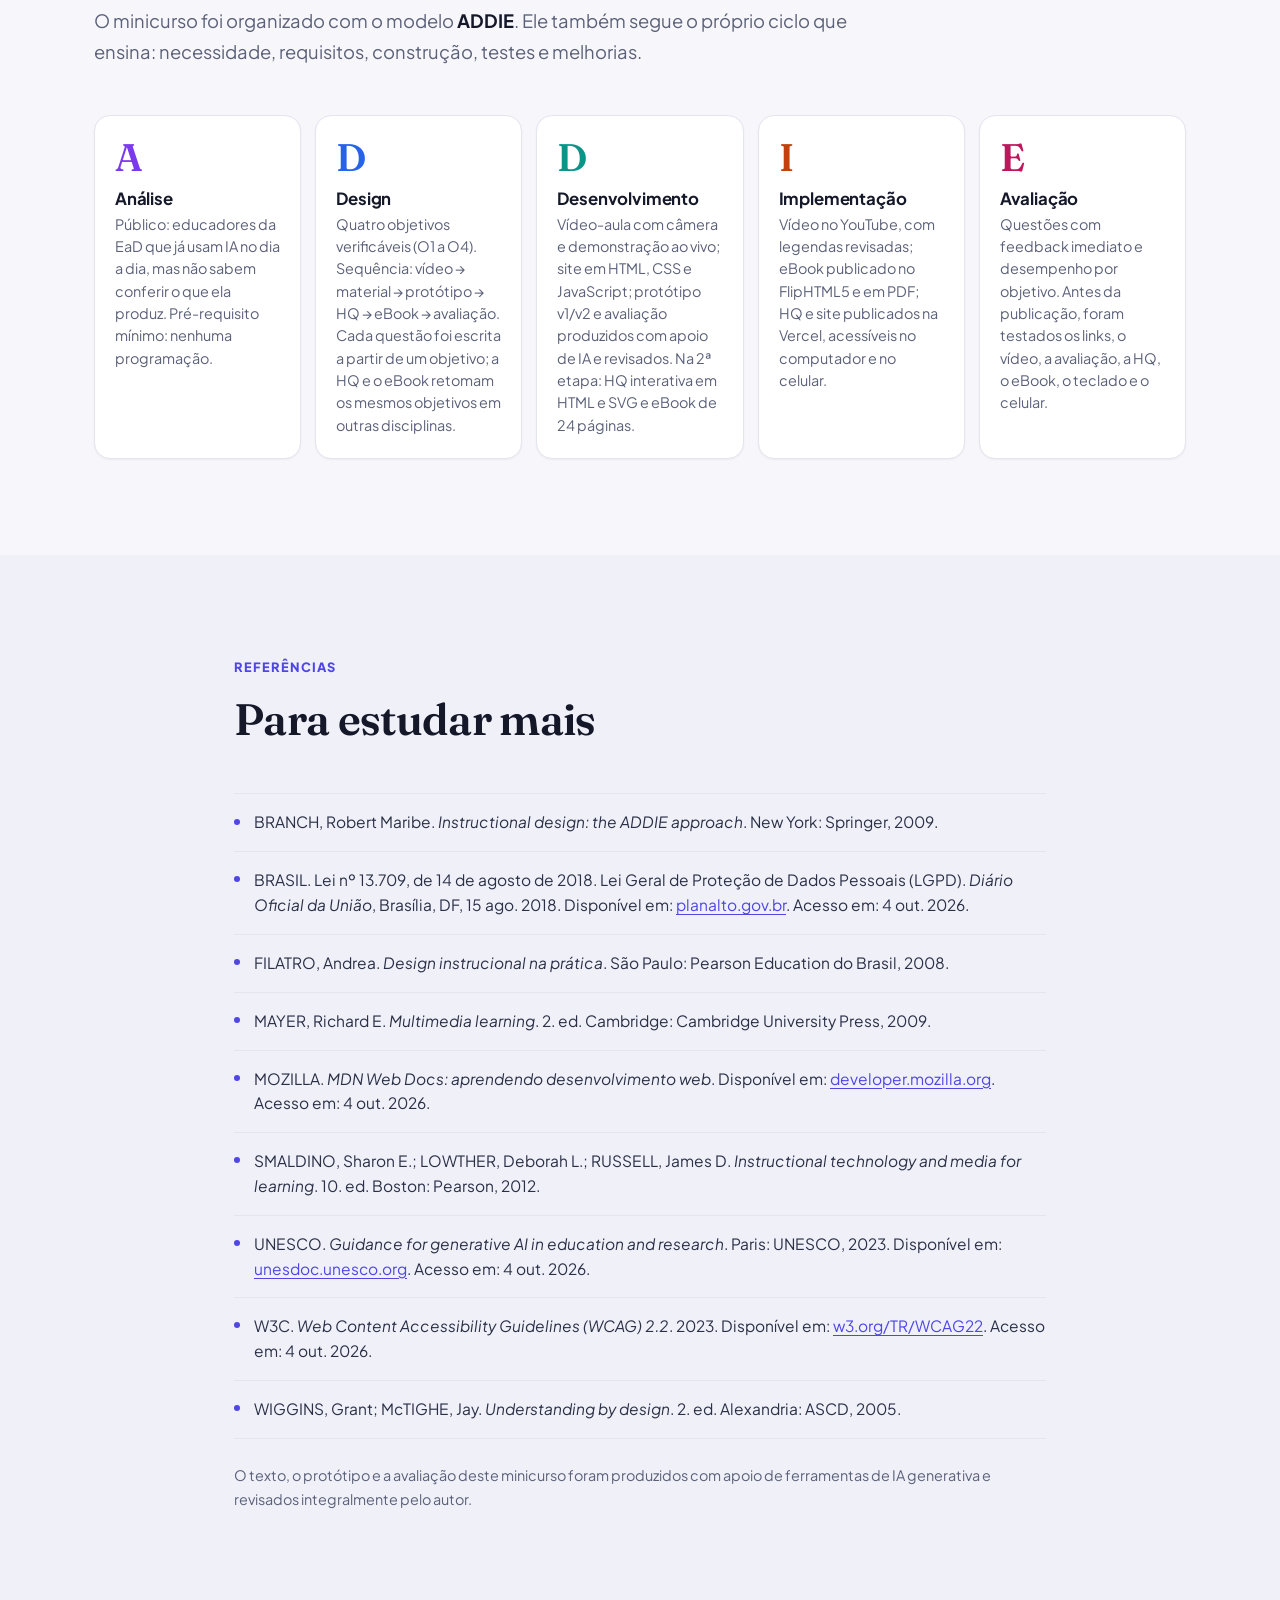
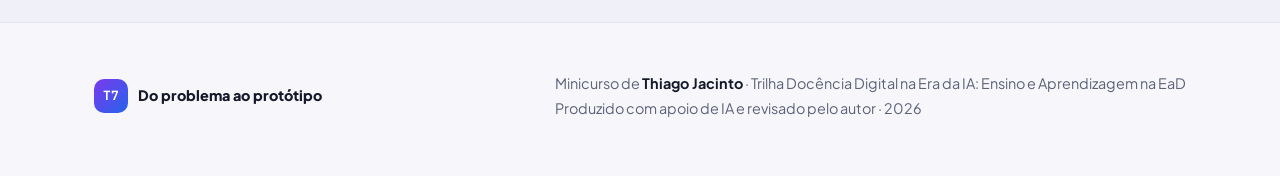
==== commit 56cfe752: "Troca o vídeo do Google Drive pelo do YouTube Co-Authored-By: Claude Sonnet 5.5 <noreply@anthropic.c" ====
--- a/index.html
+++ b/index.html
@@ -342,7 +342,7 @@
       <li class="step-1 reveal"><span class="letter">A</span><div><h3>Análise</h3><p>Público: educadores da EaD que já usam IA no dia a dia, mas não sabem conferir o que ela produz. Pré-requisito mínimo: nenhuma programação.</p></div></li>
       <li class="step-2 reveal"><span class="letter">D</span><div><h3>Design</h3><p>Quatro objetivos verificáveis (O1 a O4). Sequência: vídeo → material → protótipo → HQ → eBook → avaliação. Cada questão foi escrita a partir de um objetivo; a HQ e o eBook retomam os mesmos objetivos em outras disciplinas.</p></div></li>
       <li class="step-3 reveal"><span class="letter">D</span><div><h3>Desenvolvimento</h3><p>Vídeo-aula com câmera e demonstração ao vivo; site em HTML, CSS e JavaScript; protótipo v1/v2 e avaliação produzidos com apoio de IA e revisados. Na 2ª etapa: HQ interativa em HTML e SVG e eBook de 24 páginas.</p></div></li>
-      <li class="step-4 reveal"><span class="letter">I</span><div><h3>Implementação</h3><p>Vídeo no Google Drive, com legendas revisadas; eBook publicado no FlipHTML5 e em PDF; HQ e site publicados na Vercel, acessíveis no computador e no celular.</p></div></li>
+      <li class="step-4 reveal"><span class="letter">I</span><div><h3>Implementação</h3><p>Vídeo no YouTube, com legendas revisadas; eBook publicado no FlipHTML5 e em PDF; HQ e site publicados na Vercel, acessíveis no computador e no celular.</p></div></li>
       <li class="step-5 reveal"><span class="letter">E</span><div><h3>Avaliação</h3><p>Questões com feedback imediato e desempenho por objetivo. Antes da publicação, foram testados os links, o vídeo, a avaliação, a HQ, o eBook, o teclado e o celular.</p></div></li>
     </ol>
   </div>
